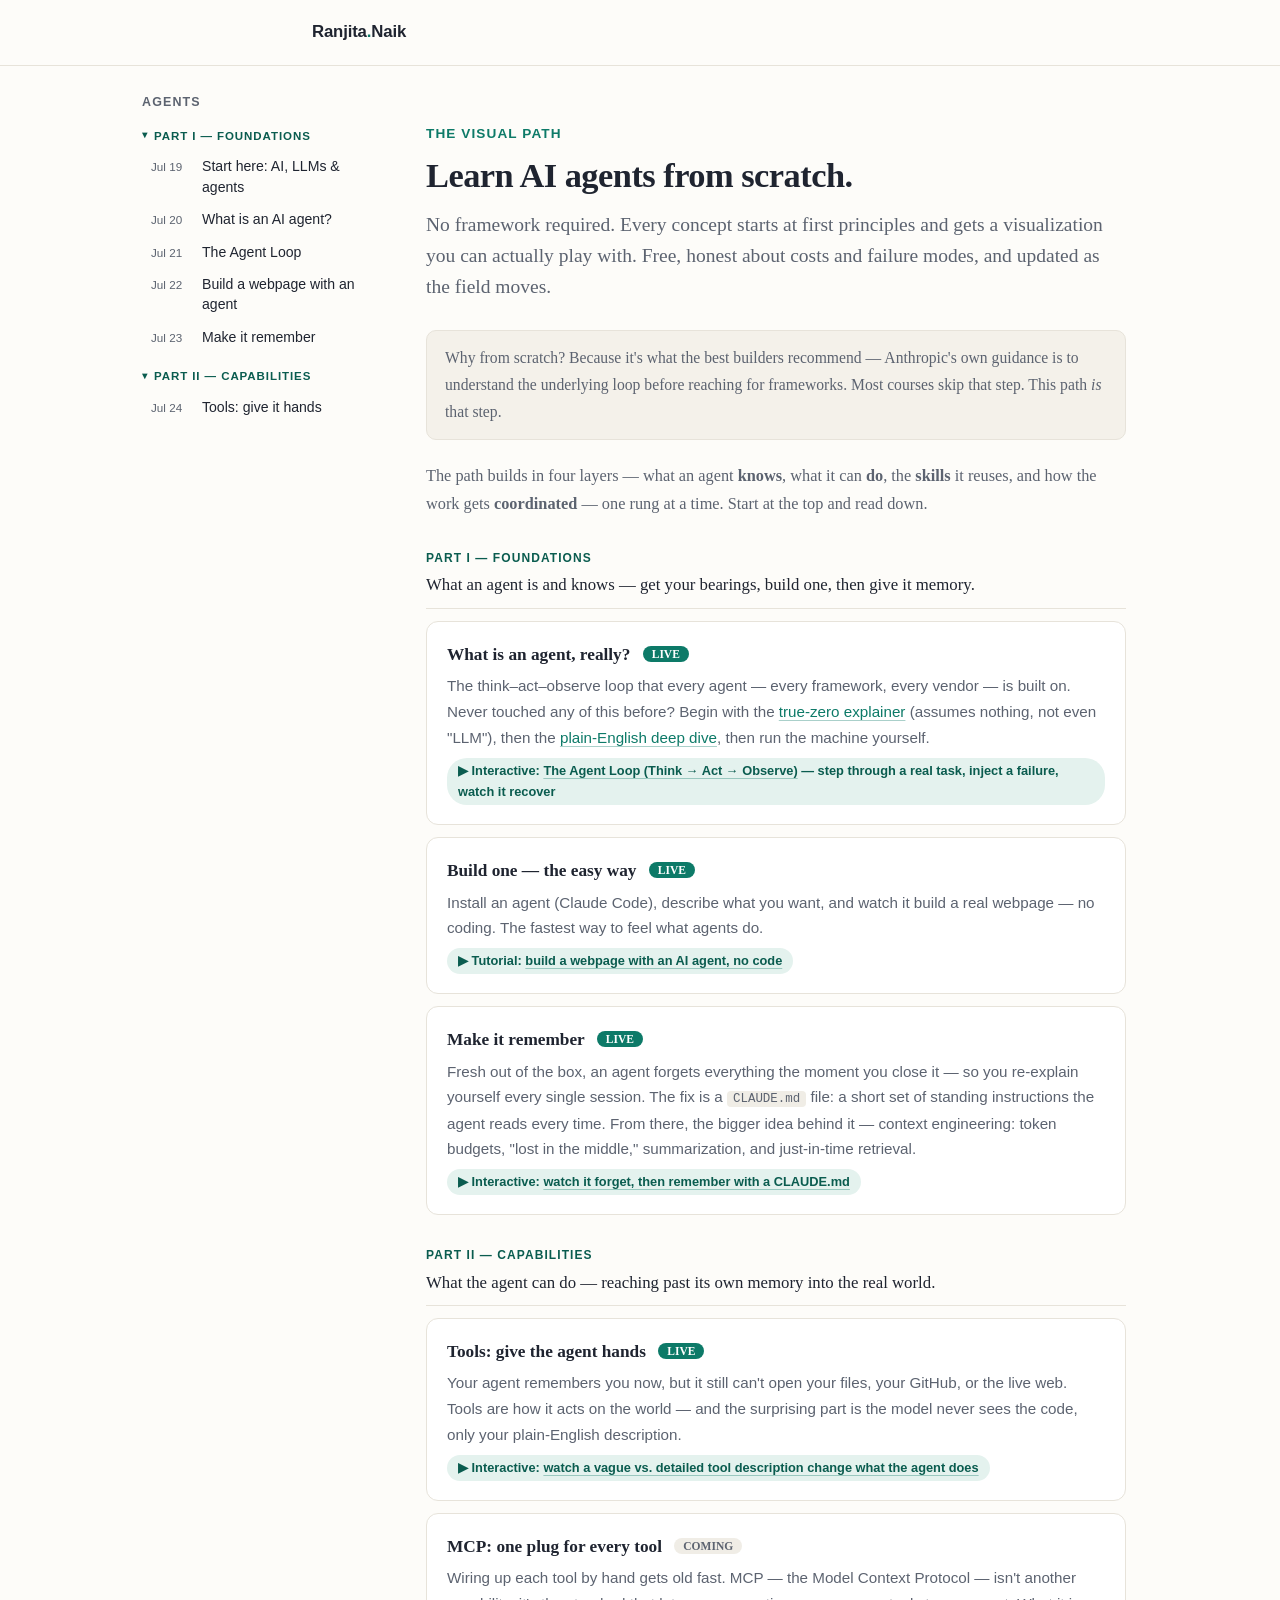
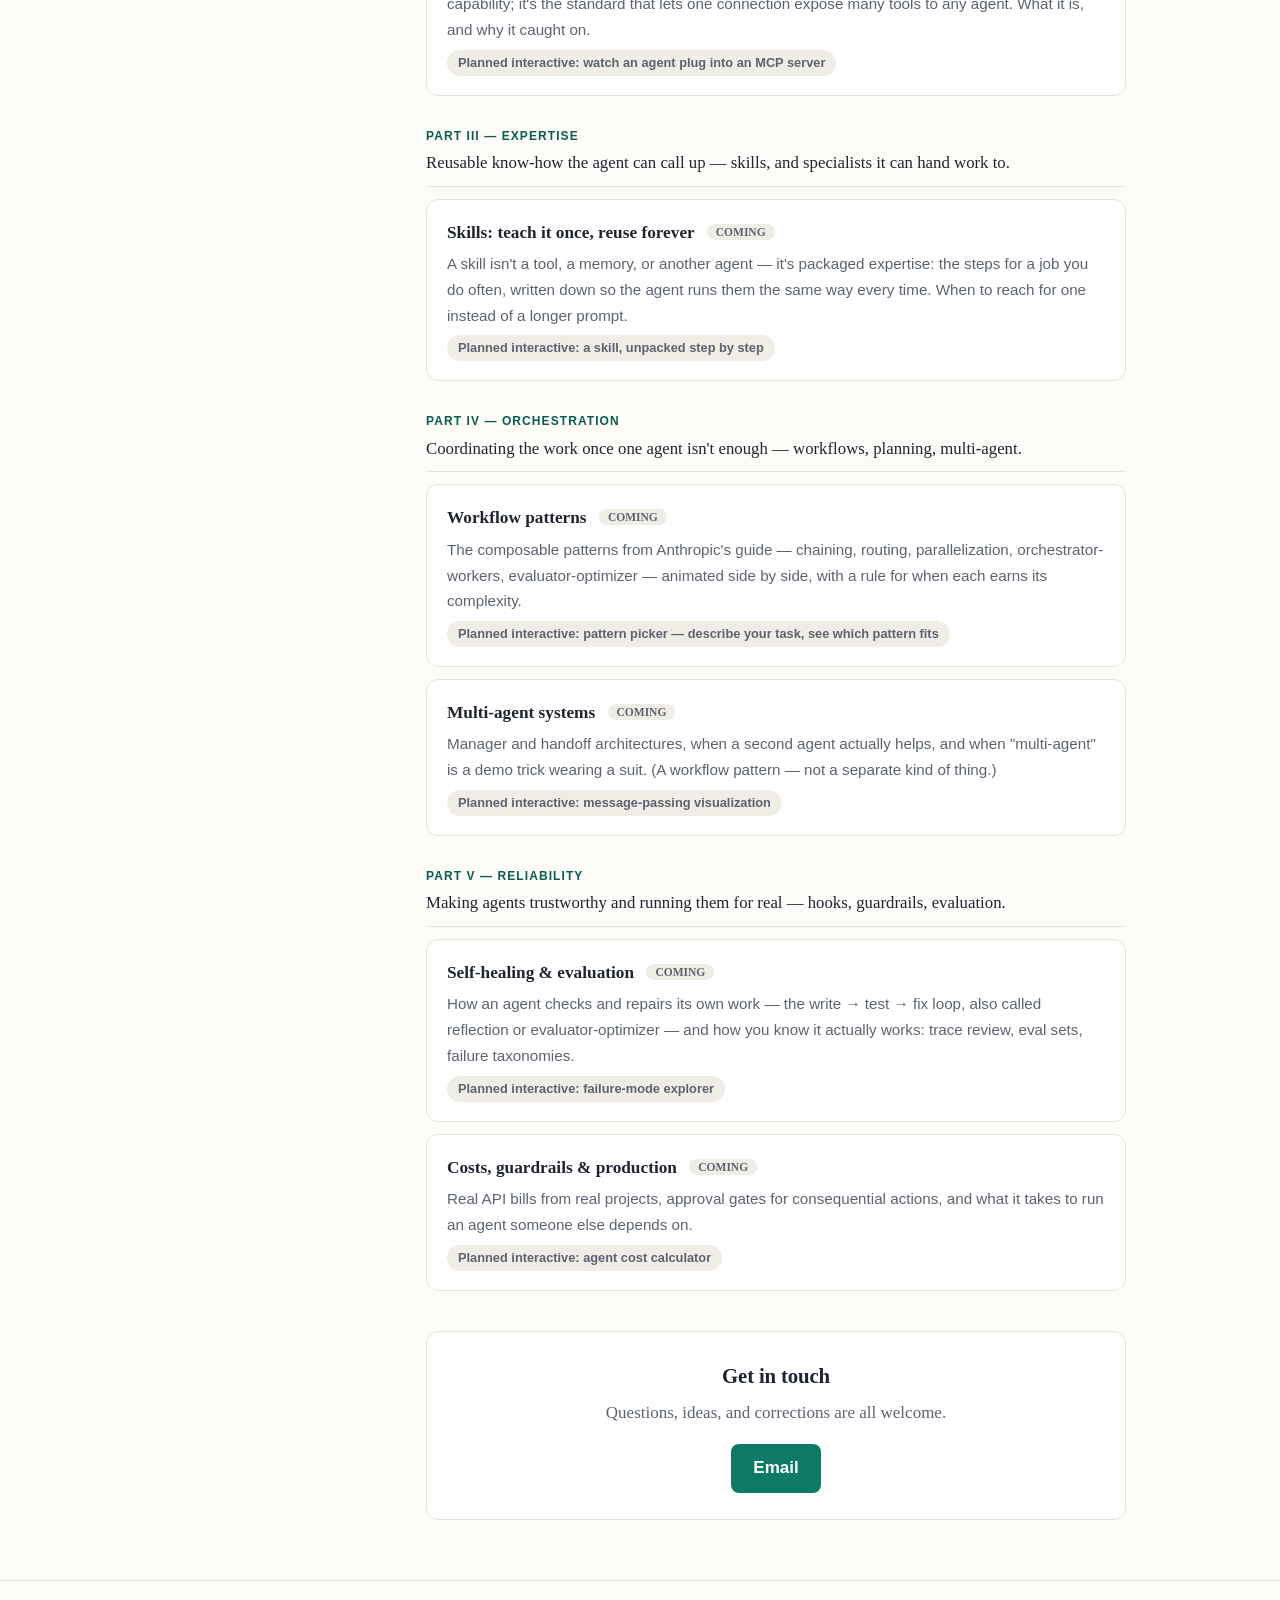
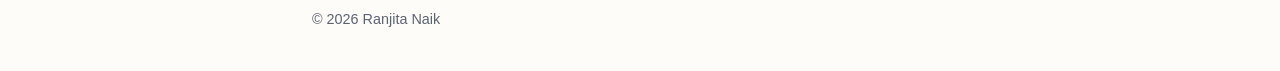
==== learn/index.html @ 0d043cf5 "Add files via upload" ====
<!DOCTYPE html>
<html lang="en">
<head>
<meta charset="UTF-8">
<meta name="viewport" content="width=device-width, initial-scale=1.0">
<link rel="icon" href="data:image/svg+xml,%3Csvg xmlns=%27http://www.w3.org/2000/svg%27 viewBox=%270 0 64 64%27%3E%3Crect width=%2764%27 height=%2764%27 rx=%2714%27 fill=%27%230d7a68%27/%3E%3Ctext x=%2732%27 y=%2744%27 font-family=%27Georgia,serif%27 font-size=%2736%27 font-weight=%27bold%27 fill=%27%23fff%27 text-anchor=%27middle%27%3ER%3C/text%3E%3C/svg%3E">
<meta name="theme-color" content="#0d7a68">
<meta property="og:title" content="Learn agents from scratch — the visual path — Ranjita Naik">
<meta property="og:description" content="A free, visual, from-scratch learning path for AI agents: no framework required, every concept animated, honest about costs and failure modes.">
<meta property="og:type" content="article">
<meta property="og:url" content="https://ranjita-naik.github.io/learn/index.html">
<meta property="og:site_name" content="Ranjita Naik">
<meta name="twitter:card" content="summary">
<link rel="alternate" type="application/rss+xml" title="Ranjita Naik — all writing" href="https://ranjita-naik.github.io/feed.xml">
<title>Learn agents from scratch — the visual path — Ranjita Naik</title>
<meta name="description" content="A free, visual, from-scratch learning path for AI agents: no framework required, every concept animated, honest about costs and failure modes.">
<style>
:root {
  --bg: #fdfcf9;
  --ink: #1f2430;
  --muted: #5c6370;
  --accent: #0d7a68;
  --accent-dark: #0a5c4f;
  --line: #e7e3da;
  --card: #ffffff;
  --serif: Charter, "Bitstream Charter", Cambria, Georgia, "Times New Roman", serif;
  --sans: -apple-system, BlinkMacSystemFont, "Segoe UI", Roboto, Helvetica, Arial, sans-serif;
  --mono: ui-monospace, "SF Mono", Menlo, Consolas, monospace;
}
* { box-sizing: border-box; }
html { scroll-behavior: smooth; }
::selection { background: #cdeae2; }
body {
  margin: 0;
  background: var(--bg);
  color: var(--ink);
  font: 17px/1.7 var(--sans);
  -webkit-font-smoothing: antialiased;
  text-rendering: optimizeLegibility;
}
.wrap { max-width: 700px; margin: 0 auto; padding: 0 22px; }
header.site {
  border-bottom: 1px solid var(--line);
  padding: 18px 0;
  background: var(--bg);
}
header.site .wrap { display: flex; align-items: baseline; justify-content: space-between; flex-wrap: wrap; gap: 8px; }
.logo { font-weight: 700; font-size: 1.05rem; color: var(--ink); text-decoration: none; letter-spacing: -0.01em; }
.logo span { color: var(--accent); }
nav a { color: var(--muted); text-decoration: none; margin-left: 18px; font-size: 0.95rem; }
nav a:hover, nav a.active { color: var(--accent); }
h1, h2, h3 { font-family: var(--serif); font-weight: 700; }
h1 { font-size: 2.15rem; line-height: 1.22; letter-spacing: -0.015em; margin: 0 0 12px; }
h2 { font-size: 1.45rem; letter-spacing: -0.008em; margin: 2.2em 0 0.5em; }
h3 { font-size: 1.12rem; margin: 1.8em 0 0.4em; }
a { color: var(--accent); text-decoration-color: rgba(13, 122, 104, 0.35); text-underline-offset: 3px; }
a:hover { color: var(--accent-dark); text-decoration-color: rgba(10, 92, 79, 0.7); }
:focus-visible { outline: 2px solid var(--accent); outline-offset: 2px; border-radius: 2px; }
.hero { padding: 56px 0 28px; }
.hero .kicker {
  color: var(--accent);
  font-weight: 600;
  font-size: 0.85rem;
  text-transform: uppercase;
  letter-spacing: 0.08em;
  margin-bottom: 10px;
}
.hero p.lead { font-family: var(--serif); font-size: 1.22rem; line-height: 1.6; color: var(--muted); margin: 0; }
.post-list { list-style: none; padding: 0; margin: 24px 0 60px; }
.post-list li {
  background: var(--card);
  border: 1px solid var(--line);
  border-radius: 10px;
  padding: 20px 22px;
  margin-bottom: 14px;
  transition: border-color 0.15s ease;
}
.post-list li:hover { border-color: #cfc9bc; }
.post-list .date { color: var(--muted); font-size: 0.85rem; }
.post-list a.title { font-family: var(--serif); font-weight: 700; font-size: 1.18rem; line-height: 1.35; text-decoration: none; display: block; margin: 2px 0 6px; }
.post-list p { font-family: var(--serif); margin: 0; color: var(--muted); font-size: 1rem; }
.tag {
  display: inline-block;
  font-size: 0.75rem;
  font-weight: 600;
  color: var(--accent-dark);
  background: #e4f2ee;
  border-radius: 20px;
  padding: 2px 10px;
  margin-bottom: 6px;
}
article { padding: 48px 0 30px; }
article .meta { color: var(--muted); font-size: 0.9rem; margin-bottom: 28px; }
article p, article blockquote, article ul, article ol {
  font-family: var(--serif);
  font-size: 1.08rem;
  line-height: 1.75;
}
article p { margin: 0 0 1.15em; }
article blockquote {
  margin: 1.4em 0;
  padding: 4px 20px;
  border-left: 3px solid var(--accent);
  color: var(--muted);
  font-style: italic;
  font-size: 1.14rem;
}
article code, code {
  font-family: var(--mono);
  background: #f0ede6;
  border-radius: 4px;
  padding: 1px 6px;
  font-size: 0.82em;
}
.note {
  font-family: var(--serif);
  background: #f4f1ea;
  border: 1px solid var(--line);
  border-radius: 10px;
  padding: 14px 18px;
  font-size: 0.98rem;
  color: var(--muted);
}
.signup {
  background: var(--card);
  border: 1px solid var(--line);
  border-radius: 12px;
  padding: 26px;
  margin: 40px 0 60px;
  text-align: center;
}
.signup h2 { margin: 0 0 6px; font-size: 1.3rem; }
.signup p { font-family: var(--serif); color: var(--muted); margin: 0 0 16px; }
.signup .btn {
  display: inline-block;
  font-family: var(--sans);
  background: var(--accent);
  color: #fff;
  text-decoration: none;
  font-weight: 600;
  border-radius: 8px;
  padding: 10px 22px;
}
.signup .btn:hover { background: var(--accent-dark); }
footer.site {
  border-top: 1px solid var(--line);
  padding: 26px 0 40px;
  color: var(--muted);
  font-size: 0.9rem;
}
footer.site a { color: var(--muted); }
@media (max-width: 520px) {
  h1 { font-size: 1.7rem; }
  .hero { padding: 36px 0 20px; }
  article p, article blockquote, article ul, article ol { font-size: 1.04rem; }
}
@media print {
  header.site nav, .signup, footer.site { display: none; }
  body { background: #fff; }
}

/* two-column layout with date-grouped post pane */
.layout { display: grid; grid-template-columns: 240px minmax(0, 1fr); gap: 44px; max-width: 1040px; margin: 0 auto; padding: 0 22px; }
.layout > main.content { max-width: 700px; min-width: 0; }
.layout > main.content.wide { max-width: none; }
.sidebar { position: sticky; top: 24px; align-self: start; padding: 26px 0; }
.sb-title { font-family: var(--sans); font-size: 0.78rem; font-weight: 700; text-transform: uppercase; letter-spacing: 0.09em; color: var(--muted); margin-bottom: 10px; }
.sb-month { font-family: var(--sans); font-size: 0.72rem; font-weight: 700; text-transform: uppercase; letter-spacing: 0.08em; color: var(--accent-dark); margin: 14px 0 4px; }
.sb-item { display: flex; gap: 9px; align-items: baseline; font-family: var(--sans); font-size: 0.88rem; line-height: 1.45; color: var(--ink); text-decoration: none; padding: 6px 9px; border-radius: 8px; }
.sb-item:hover { background: #f0ede6; color: var(--accent-dark); }
.sb-item.on { background: #e4f2ee; color: var(--accent-dark); font-weight: 600; }
.sb-d { flex: 0 0 42px; font-size: 0.73rem; color: var(--muted); }
.sb-links { font-family: var(--sans); font-size: 0.8rem; color: var(--muted); margin-top: 18px; padding-top: 14px; border-top: 1px solid var(--line); line-height: 2; }
.sb-links a { color: var(--muted); }
.sb-links a:hover { color: var(--accent-dark); }
@media (max-width: 880px) {
  .layout { grid-template-columns: 1fr; gap: 0; }
  .sidebar { position: static; order: 2; border-top: 1px solid var(--line); margin-top: 20px; }
}
@media print { .sidebar { display: none; } }

/* inline-code chips must NOT apply inside pre blocks */
pre code { background: transparent; padding: 0; border-radius: 0; font-size: inherit; color: inherit; }
/* readable selection inside dark code blocks */
pre ::selection, pre::selection { background: #0d7a68; color: #ffffff; }
/* collapsible month groups (pane + homepage) */
details.sb-group > summary, details.mgroup > summary {
  cursor: pointer; list-style: none; display: flex; align-items: center; gap: 6px;
  font-family: var(--sans); font-size: 0.72rem; font-weight: 700;
  text-transform: uppercase; letter-spacing: 0.08em; color: var(--accent-dark); margin: 14px 0 4px;
}
details.sb-group > summary::-webkit-details-marker, details.mgroup > summary::-webkit-details-marker { display: none; }
details.sb-group > summary::before, details.mgroup > summary::before { content: "\25B8"; font-size: 0.85em; transition: transform 0.15s ease; }
details.sb-group[open] > summary::before, details.mgroup[open] > summary::before { transform: rotate(90deg); }
details.mgroup > summary { font-size: 0.78rem; margin: 20px 0 10px; }
</style>
<style>
.unit { display: flex; gap: 16px; background: var(--card); border: 1px solid var(--line); border-radius: 12px; padding: 18px 20px; margin-bottom: 12px; }
.unit .num { flex: 0 0 44px; height: 44px; border-radius: 10px; background: #e4f2ee; color: var(--accent-dark); font-weight: 800; font-size: 1.05rem; display: flex; align-items: center; justify-content: center; }
.unit.planned .num { background: #f0ede6; color: var(--muted); }
.unit h3 { margin: 0 0 4px; font-size: 1.08rem; }
.unit p { margin: 0; color: var(--muted); font-size: 0.95rem; }
.unit .viz { display: inline-block; margin-top: 7px; font-size: 0.8rem; font-weight: 600; color: var(--accent-dark); background: #e4f2ee; border-radius: 20px; padding: 2px 11px; }
.unit.planned .viz { color: var(--muted); background: #f0ede6; }
.badge-live { font-size: 0.72rem; font-weight: 700; color: #fff; background: var(--accent); border-radius: 20px; padding: 2px 9px; vertical-align: 2px; margin-left: 8px; }
.badge-soon { font-size: 0.72rem; font-weight: 700; color: var(--muted); background: #f0ede6; border-radius: 20px; padding: 2px 9px; vertical-align: 2px; margin-left: 8px; }
.unit > div { flex: 1 1 auto; min-width: 0; }
.pathintro { font-family: var(--serif); font-size: 1.02rem; color: var(--muted); margin: 4px 0 6px; }
.layer { margin: 30px 0 12px; padding-bottom: 8px; border-bottom: 1px solid var(--line); }
.layer .lname { font-family: var(--sans); font-size: 0.75rem; font-weight: 700; text-transform: uppercase; letter-spacing: 0.09em; color: var(--accent-dark); }
.layer .lq { font-family: var(--serif); font-size: 1.05rem; color: var(--ink); margin-top: 3px; }
</style>
</head>
<body>
<header class="site">
  <div class="wrap">
    <a class="logo" href="../index.html">Ranjita<span>.</span>Naik</a>
  </div>
</header>

<div class="layout">
<aside class="sidebar" aria-label="Posts, grouped by curriculum part">
  <div class="sb-title">Agents</div>
  <details class="sb-group" open>
    <summary>Part I — Foundations</summary>
    <a class="sb-item" href="../posts/start-here-llms-and-agents.html"><span class="sb-d">Jul 19</span><span>Start here: AI, LLMs &amp; agents</span></a>
    <a class="sb-item" href="../posts/what-is-an-ai-agent.html"><span class="sb-d">Jul 20</span><span>What is an AI agent?</span></a>
    <a class="sb-item" href="../learn/agent-loop.html"><span class="sb-d">Jul 21</span><span>The Agent Loop</span></a>
    <a class="sb-item" href="../learn/build-with-an-agent.html"><span class="sb-d">Jul 22</span><span>Build a webpage with an agent</span></a>
    <a class="sb-item" href="../learn/make-it-remember.html"><span class="sb-d">Jul 23</span><span>Make it remember</span></a>
  <details class="sb-group" open>
    <summary>Part II — Capabilities</summary>
    <a class="sb-item" href="../learn/tools.html"><span class="sb-d">Jul 24</span><span>Tools: give it hands</span></a>
  </details>
</aside>
<main class="content">
  <section class="hero">
    <div class="kicker">The visual path</div>
    <h1>Learn AI agents from scratch.</h1>
    <p class="lead">No framework required. Every concept starts at first principles and gets a visualization you can actually play with. Free, honest about costs and failure modes, and updated as the field moves.</p>
  </section>

  <div class="note" style="margin-bottom: 22px;">Why from scratch? Because it's what the best builders recommend — Anthropic's own guidance is to understand the underlying loop before reaching for frameworks. Most courses skip that step. This path <em>is</em> that step.</div>

  <p class="pathintro">The path builds in four layers — what an agent <strong>knows</strong>, what it can <strong>do</strong>, the <strong>skills</strong> it reuses, and how the work gets <strong>coordinated</strong> — one rung at a time. Start at the top and read down.</p>

  <div class="layer"><div class="lname">Part I — Foundations</div><div class="lq">What an agent is and knows — get your bearings, build one, then give it memory.</div></div>

  <div class="unit">
    <div>
      <h3>What is an agent, really? <span class="badge-live">LIVE</span></h3>
      <p>The think–act–observe loop that every agent — every framework, every vendor — is built on. Never touched any of this before? Begin with the <a href="../posts/start-here-llms-and-agents.html">true-zero explainer</a> (assumes nothing, not even "LLM"), then the <a href="../posts/what-is-an-ai-agent.html">plain-English deep dive</a>, then run the machine yourself.</p>
      <span class="viz">▶ Interactive: <a href="agent-loop.html" style="color:inherit;">The Agent Loop (Think → Act → Observe)</a> — step through a real task, inject a failure, watch it recover</span>
    </div>
  </div>

  <div class="unit">
    <div>
      <h3>Build one — the easy way <span class="badge-live">LIVE</span></h3>
      <p>Install an agent (Claude Code), describe what you want, and watch it build a real webpage — no coding. The fastest way to feel what agents do.</p>
      <span class="viz">▶ Tutorial: <a href="build-with-an-agent.html" style="color:inherit;">build a webpage with an AI agent, no code</a></span>
    </div>
  </div>

  <div class="unit">
    <div>
      <h3>Make it remember <span class="badge-live">LIVE</span></h3>
      <p>Fresh out of the box, an agent forgets everything the moment you close it — so you re-explain yourself every single session. The fix is a <code>CLAUDE.md</code> file: a short set of standing instructions the agent reads every time. From there, the bigger idea behind it — context engineering: token budgets, "lost in the middle," summarization, and just-in-time retrieval.</p>
      <span class="viz">▶ Interactive: <a href="make-it-remember.html" style="color:inherit;">watch it forget, then remember with a CLAUDE.md</a></span>
    </div>
  </div>

  <div class="layer"><div class="lname">Part II — Capabilities</div><div class="lq">What the agent can do — reaching past its own memory into the real world.</div></div>

  <div class="unit">
    <div>
      <h3>Tools: give the agent hands <span class="badge-live">LIVE</span></h3>
      <p>Your agent remembers you now, but it still can't open your files, your GitHub, or the live web. Tools are how it acts on the world — and the surprising part is the model never sees the code, only your plain-English description.</p>
      <span class="viz">▶ Interactive: <a href="tools.html" style="color:inherit;">watch a vague vs. detailed tool description change what the agent does</a></span>
    </div>
  </div>

  <div class="unit planned">
    <div>
      <h3>MCP: one plug for every tool <span class="badge-soon">COMING</span></h3>
      <p>Wiring up each tool by hand gets old fast. MCP — the Model Context Protocol — isn't another capability; it's the standard that lets one connection expose many tools to any agent. What it is, and why it caught on.</p>
      <span class="viz">Planned interactive: watch an agent plug into an MCP server</span>
    </div>
  </div>

  <div class="layer"><div class="lname">Part III — Expertise</div><div class="lq">Reusable know-how the agent can call up — skills, and specialists it can hand work to.</div></div>

  <div class="unit planned">
    <div>
      <h3>Skills: teach it once, reuse forever <span class="badge-soon">COMING</span></h3>
      <p>A skill isn't a tool, a memory, or another agent — it's packaged expertise: the steps for a job you do often, written down so the agent runs them the same way every time. When to reach for one instead of a longer prompt.</p>
      <span class="viz">Planned interactive: a skill, unpacked step by step</span>
    </div>
  </div>

  <div class="layer"><div class="lname">Part IV — Orchestration</div><div class="lq">Coordinating the work once one agent isn't enough — workflows, planning, multi-agent.</div></div>

  <div class="unit planned">
    <div>
      <h3>Workflow patterns <span class="badge-soon">COMING</span></h3>
      <p>The composable patterns from Anthropic's guide — chaining, routing, parallelization, orchestrator-workers, evaluator-optimizer — animated side by side, with a rule for when each earns its complexity.</p>
      <span class="viz">Planned interactive: pattern picker — describe your task, see which pattern fits</span>
    </div>
  </div>

  <div class="unit planned">
    <div>
      <h3>Multi-agent systems <span class="badge-soon">COMING</span></h3>
      <p>Manager and handoff architectures, when a second agent actually helps, and when "multi-agent" is a demo trick wearing a suit. (A workflow pattern — not a separate kind of thing.)</p>
      <span class="viz">Planned interactive: message-passing visualization</span>
    </div>
  </div>

  <div class="layer"><div class="lname">Part V — Reliability</div><div class="lq">Making agents trustworthy and running them for real — hooks, guardrails, evaluation.</div></div>

  <div class="unit planned">
    <div>
      <h3>Self-healing &amp; evaluation <span class="badge-soon">COMING</span></h3>
      <p>How an agent checks and repairs its own work — the write → test → fix loop, also called reflection or evaluator-optimizer — and how you know it actually works: trace review, eval sets, failure taxonomies.</p>
      <span class="viz">Planned interactive: failure-mode explorer</span>
    </div>
  </div>

  <div class="unit planned">
    <div>
      <h3>Costs, guardrails &amp; production <span class="badge-soon">COMING</span></h3>
      <p>Real API bills from real projects, approval gates for consequential actions, and what it takes to run an agent someone else depends on.</p>
      <span class="viz">Planned interactive: agent cost calculator</span>
    </div>
  </div>

  <section class="signup">
    <h2>Get in touch</h2>
    <p>Questions, ideas, and corrections are all welcome.</p>
    <a class="btn" href="mailto:ranjitawrites@gmail.com">Email</a>
  </section>
</main>
</div>

<footer class="site">
  <div class="wrap">
    © 2026 Ranjita Naik
  </div>
</footer>

<!-- Analytics: GoatCounter — privacy-friendly, cookie-free -->
<script data-goatcounter="https://ranjita-naik.goatcounter.com/count" async src="//gc.zgo.at/count.js"></script>
</body>
</html>
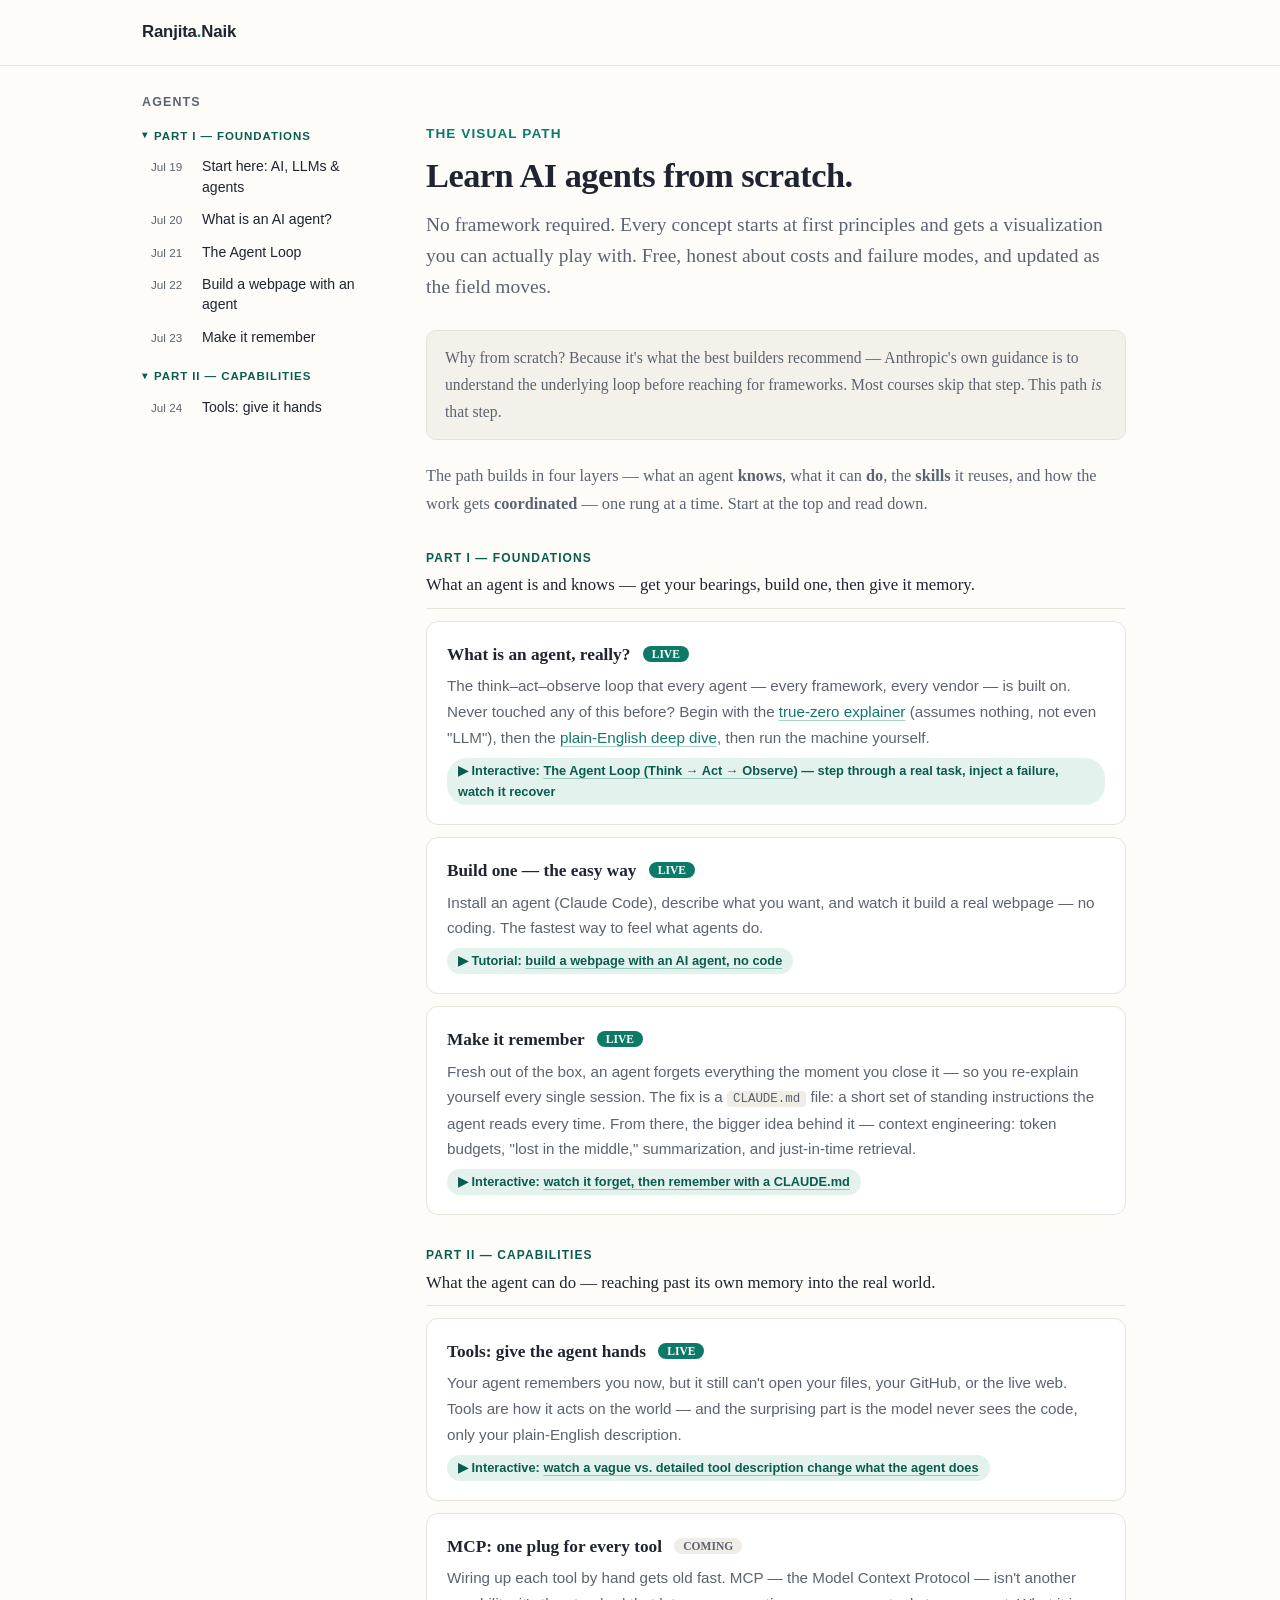
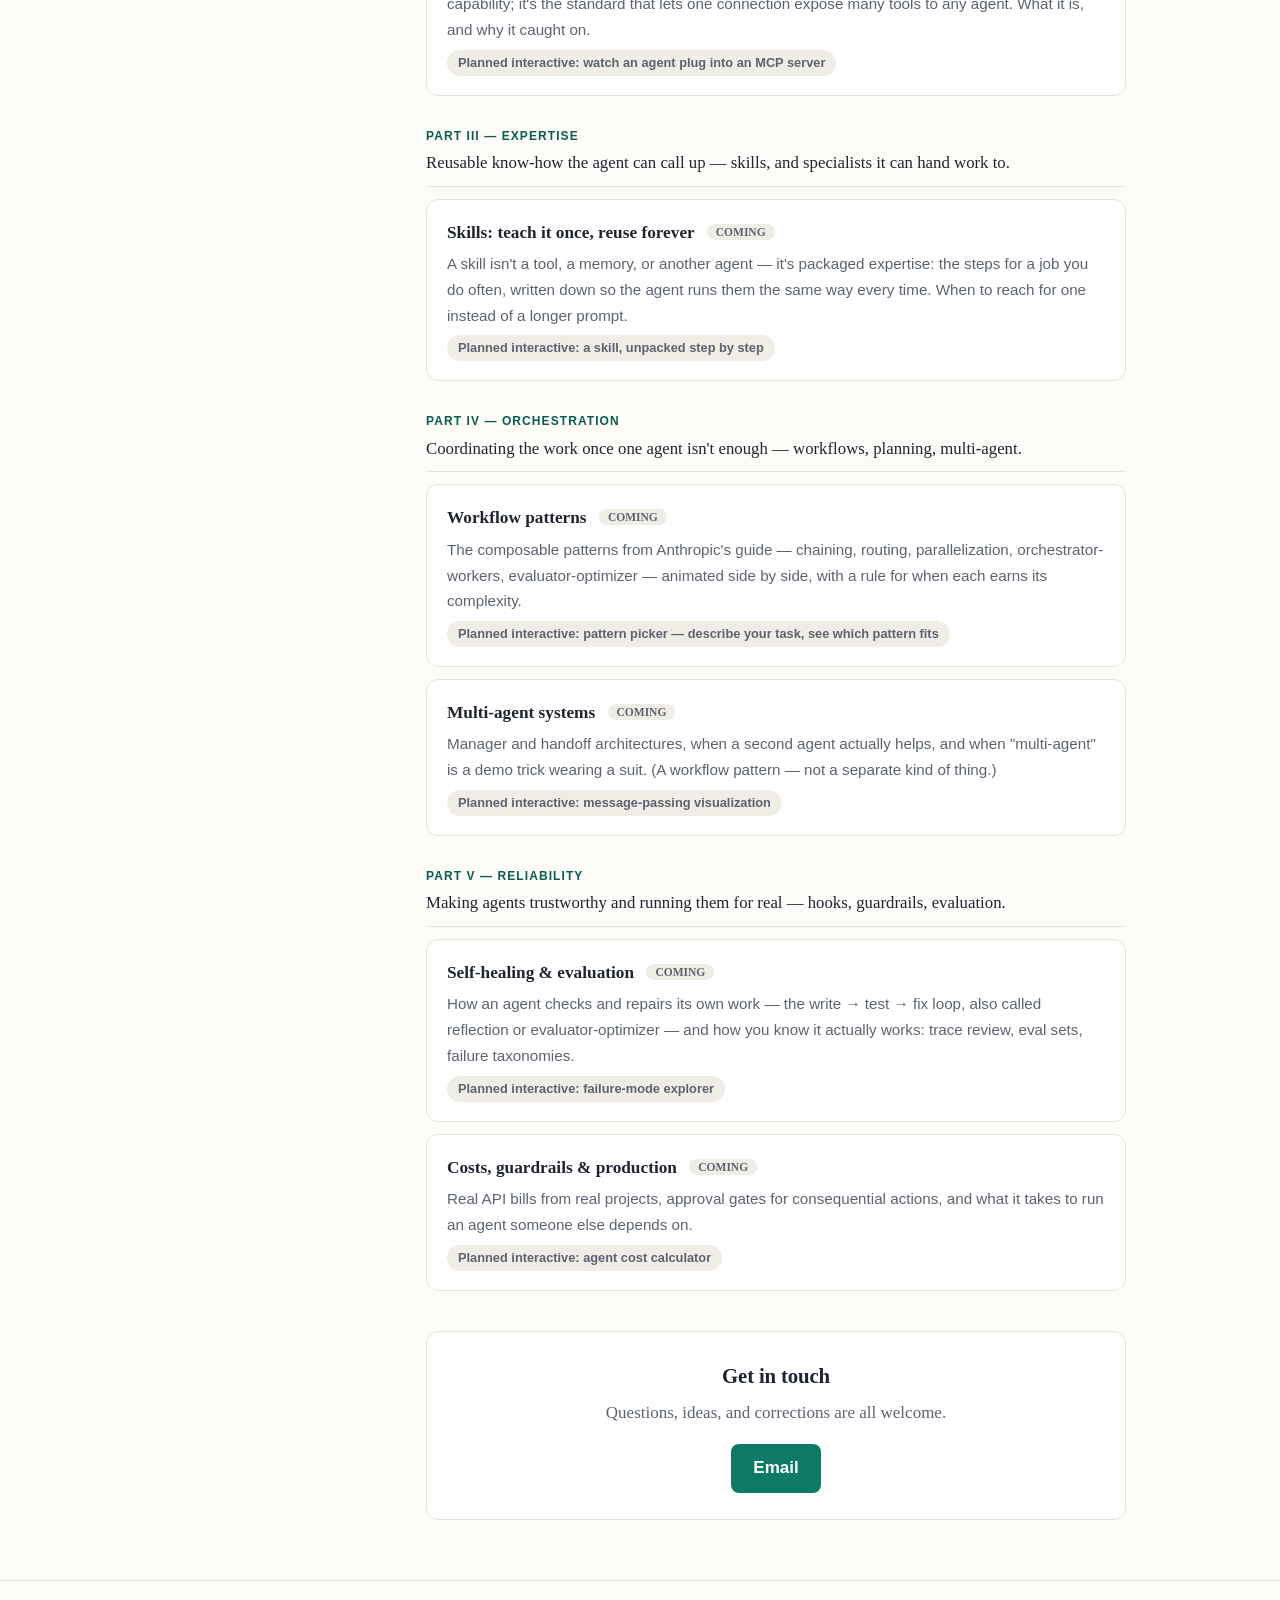
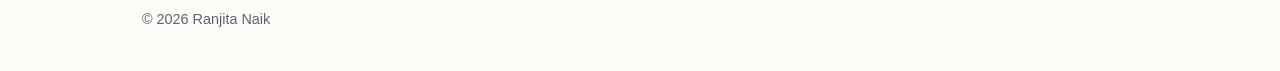
==== commit 6a4c9883: "Add files via upload" ====
--- a/learn/index.html
+++ b/learn/index.html
@@ -44,7 +44,7 @@
   padding: 18px 0;
   background: var(--bg);
 }
-header.site .wrap { display: flex; align-items: baseline; justify-content: space-between; flex-wrap: wrap; gap: 8px; }
+header.site .wrap { display: flex; align-items: baseline; justify-content: space-between; flex-wrap: wrap; gap: 8px; max-width: 1040px; }
 .logo { font-weight: 700; font-size: 1.05rem; color: var(--ink); text-decoration: none; letter-spacing: -0.01em; }
 .logo span { color: var(--accent); }
 nav a { color: var(--muted); text-decoration: none; margin-left: 18px; font-size: 0.95rem; }
@@ -149,6 +149,7 @@
   font-size: 0.9rem;
 }
 footer.site a { color: var(--muted); }
+footer.site .wrap { max-width: 1040px; }
 @media (max-width: 520px) {
   h1 { font-size: 1.7rem; }
   .hero { padding: 36px 0 20px; }
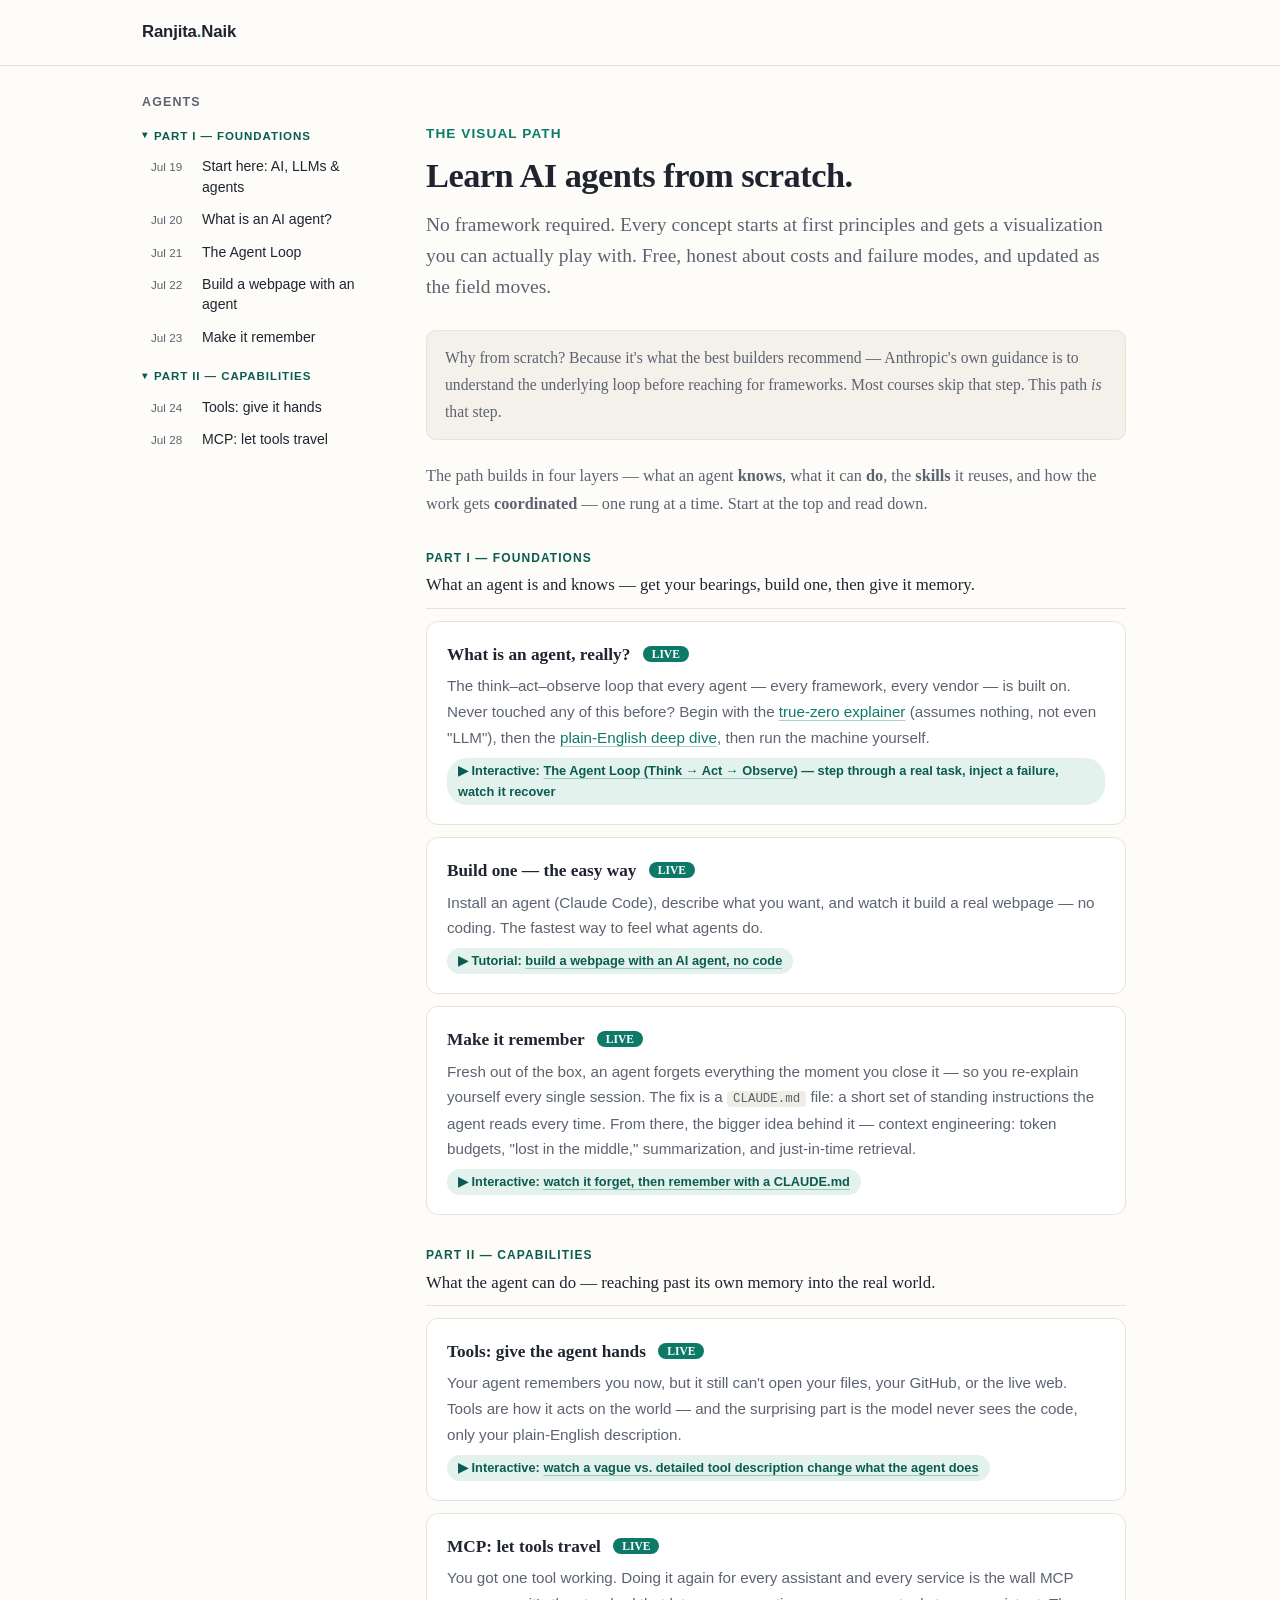
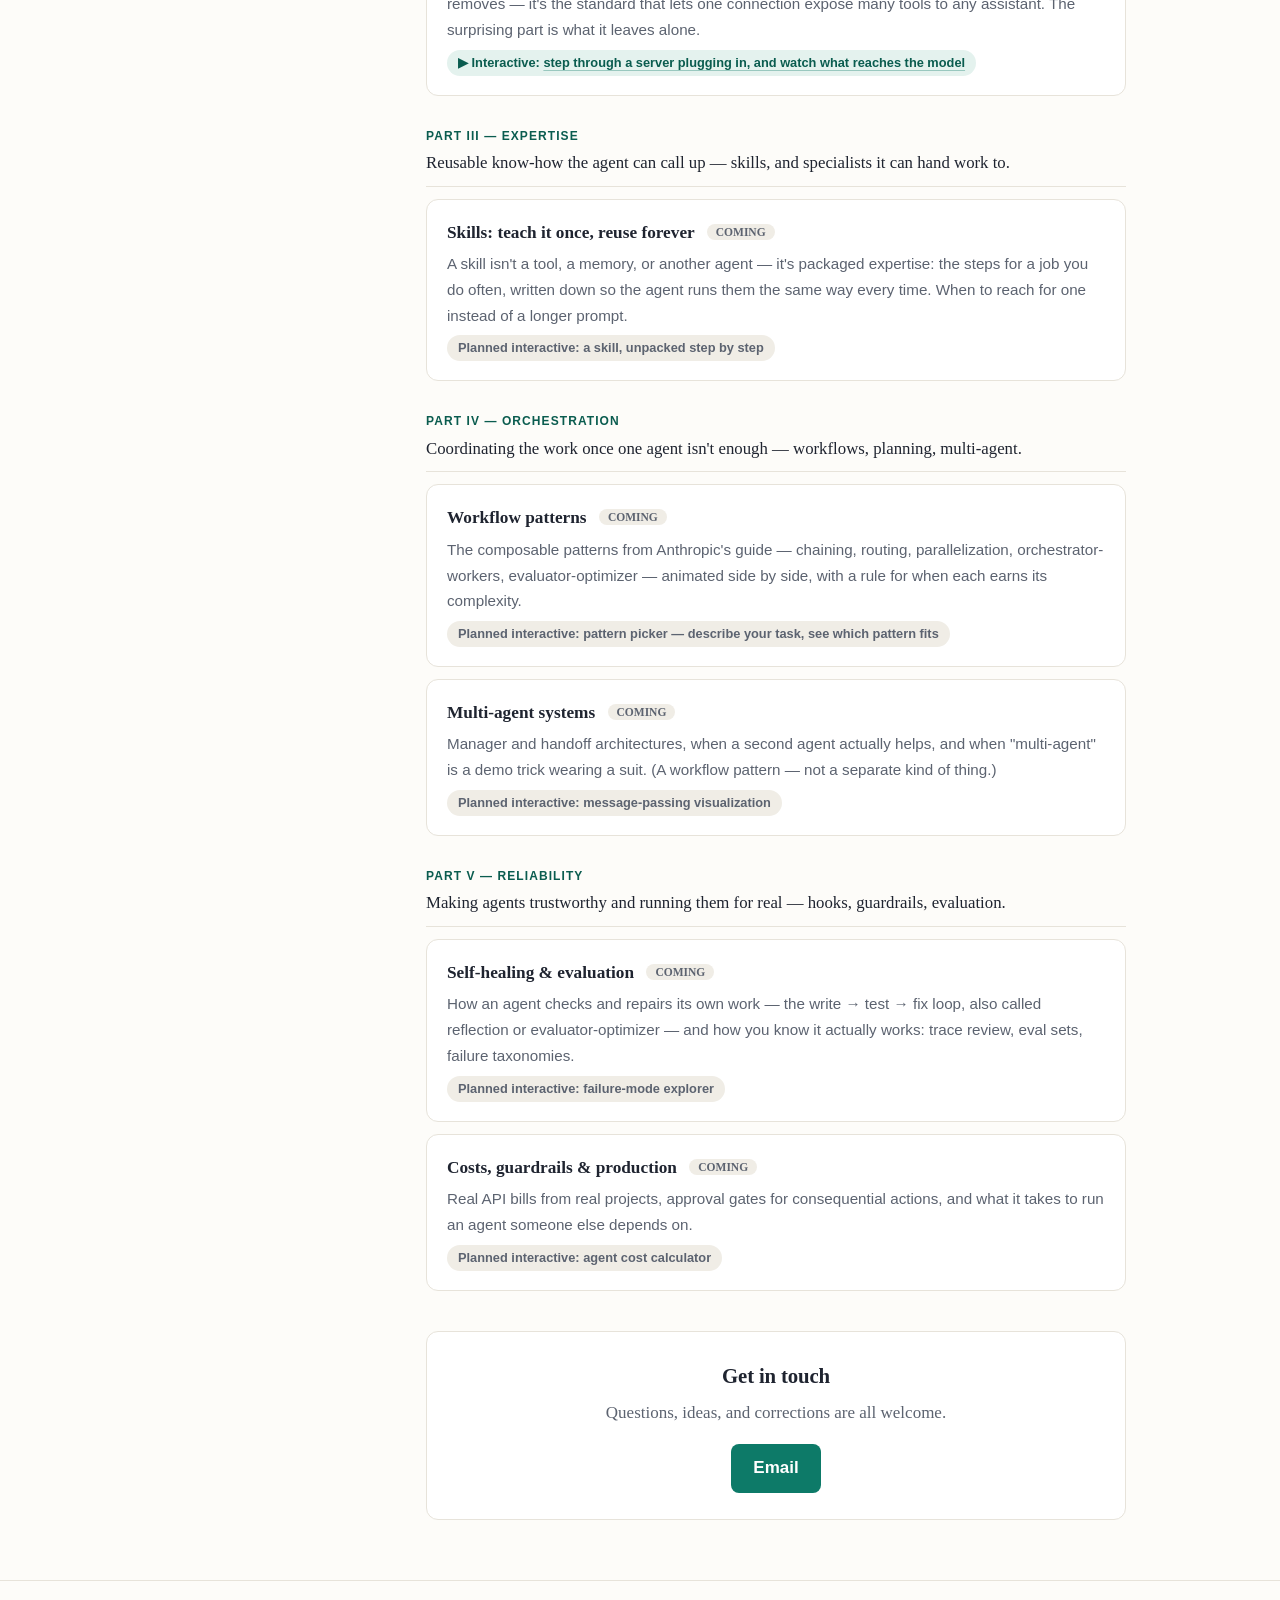
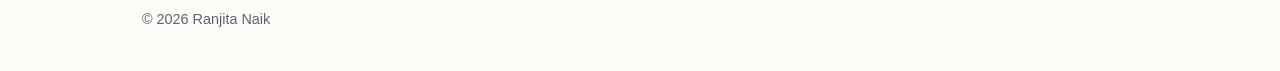
==== commit cf87a1fa: "Add files via upload" ====
--- a/learn/index.html
+++ b/learn/index.html
@@ -229,9 +229,11 @@
     <a class="sb-item" href="../learn/agent-loop.html"><span class="sb-d">Jul 21</span><span>The Agent Loop</span></a>
     <a class="sb-item" href="../learn/build-with-an-agent.html"><span class="sb-d">Jul 22</span><span>Build a webpage with an agent</span></a>
     <a class="sb-item" href="../learn/make-it-remember.html"><span class="sb-d">Jul 23</span><span>Make it remember</span></a>
+  </details>
   <details class="sb-group" open>
     <summary>Part II — Capabilities</summary>
     <a class="sb-item" href="../learn/tools.html"><span class="sb-d">Jul 24</span><span>Tools: give it hands</span></a>
+    <a class="sb-item" href="../learn/mcp.html"><span class="sb-d">Jul 28</span><span>MCP: let tools travel</span></a>
   </details>
 </aside>
 <main class="content">
@@ -281,11 +283,11 @@
     </div>
   </div>
 
-  <div class="unit planned">
-    <div>
-      <h3>MCP: one plug for every tool <span class="badge-soon">COMING</span></h3>
-      <p>Wiring up each tool by hand gets old fast. MCP — the Model Context Protocol — isn't another capability; it's the standard that lets one connection expose many tools to any agent. What it is, and why it caught on.</p>
-      <span class="viz">Planned interactive: watch an agent plug into an MCP server</span>
+  <div class="unit">
+    <div>
+      <h3>MCP: let tools travel <span class="badge-live">LIVE</span></h3>
+      <p>You got one tool working. Doing it again for every assistant and every service is the wall MCP removes — it's the standard that lets one connection expose many tools to any assistant. The surprising part is what it leaves alone.</p>
+      <span class="viz">▶ Interactive: <a href="mcp.html" style="color:inherit;">step through a server plugging in, and watch what reaches the model</a></span>
     </div>
   </div>
 
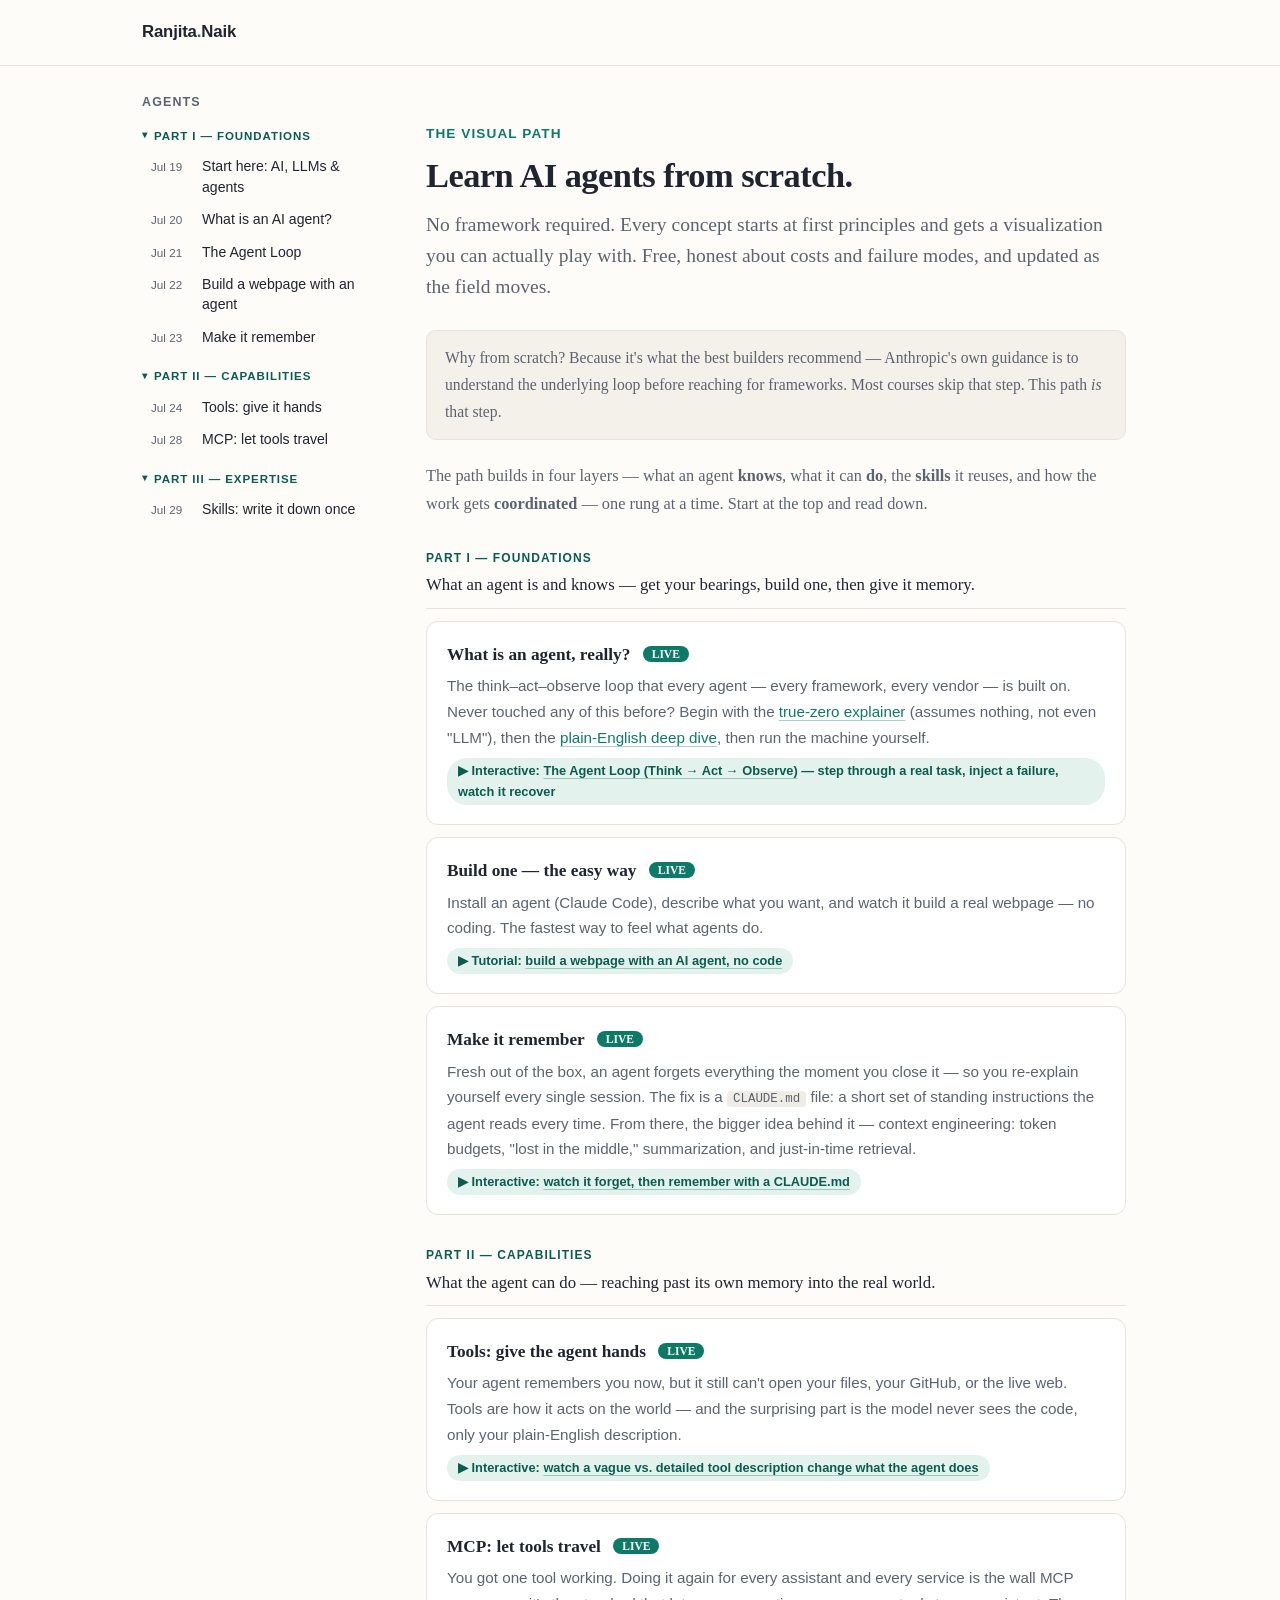
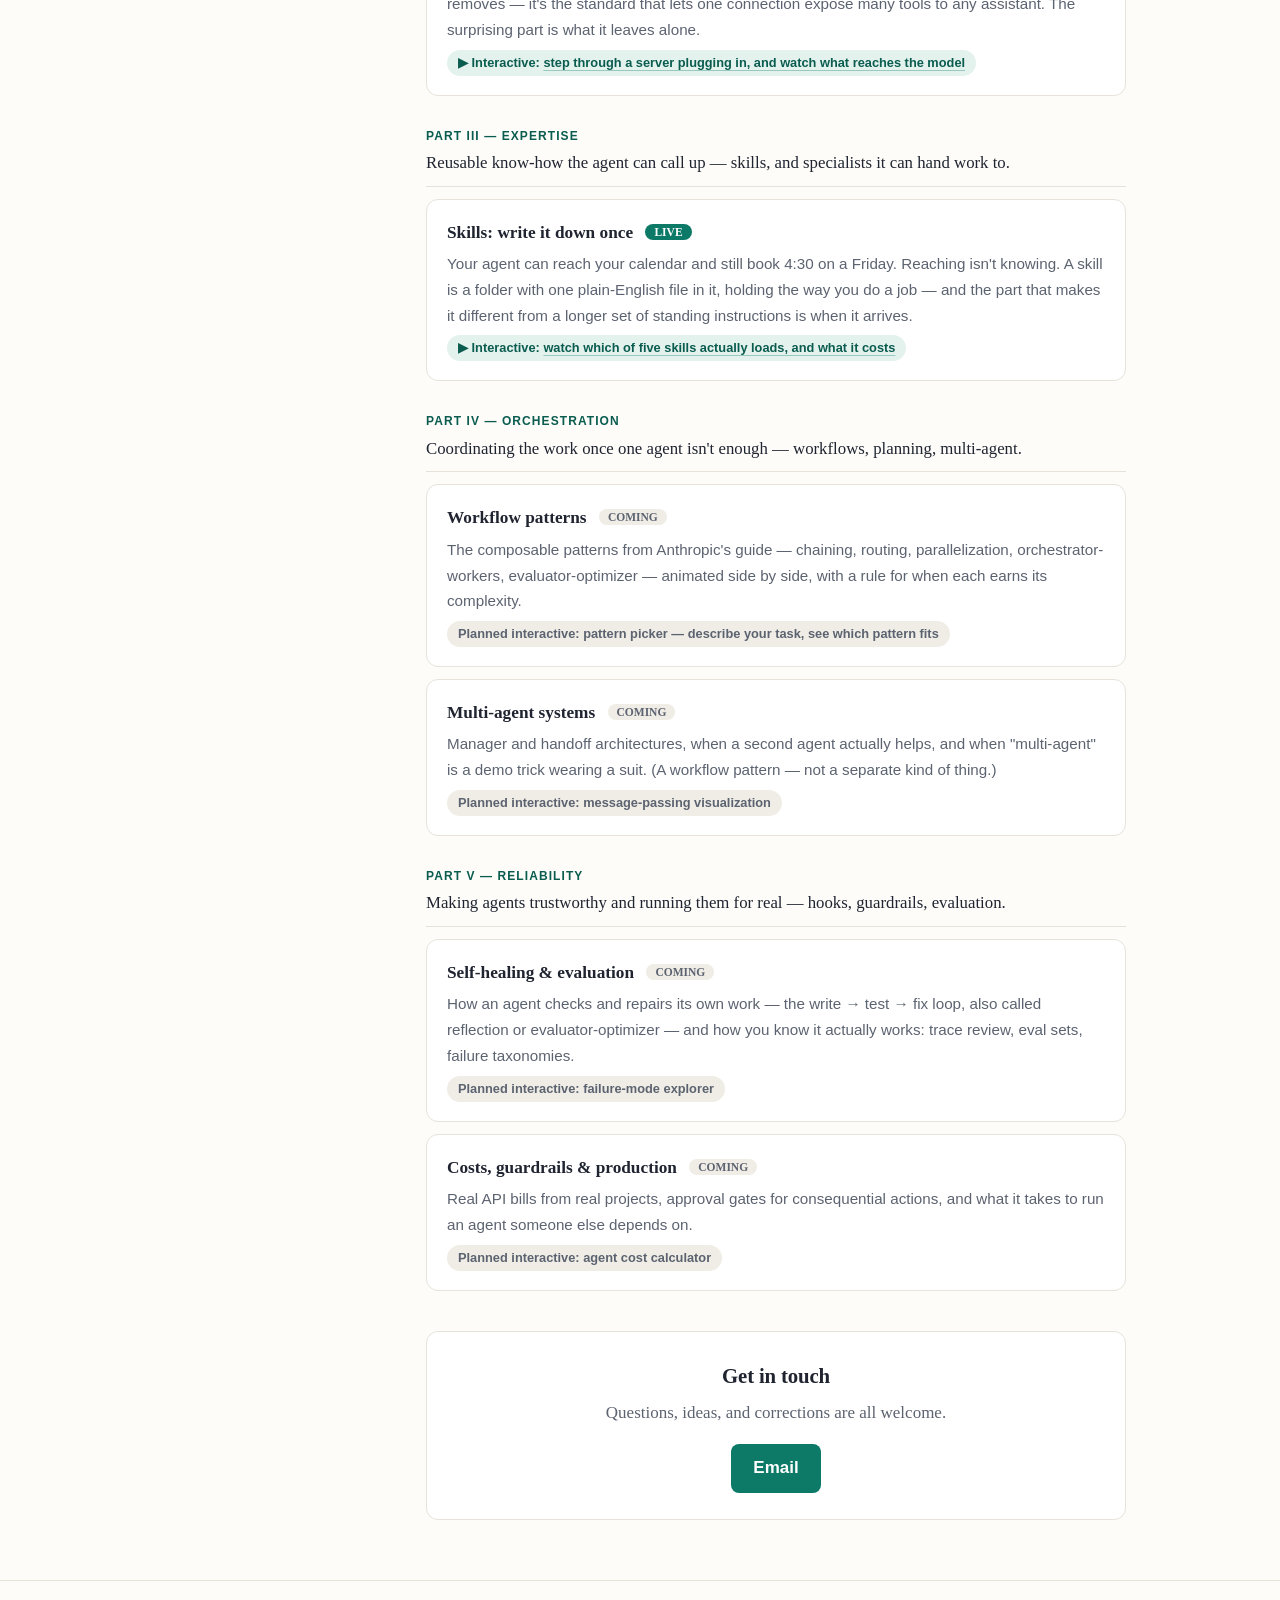
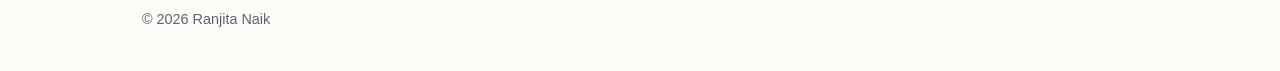
==== commit 172289dc: "Add files via upload" ====
--- a/learn/index.html
+++ b/learn/index.html
@@ -235,6 +235,10 @@
     <a class="sb-item" href="../learn/tools.html"><span class="sb-d">Jul 24</span><span>Tools: give it hands</span></a>
     <a class="sb-item" href="../learn/mcp.html"><span class="sb-d">Jul 28</span><span>MCP: let tools travel</span></a>
   </details>
+  <details class="sb-group" open>
+    <summary>Part III — Expertise</summary>
+    <a class="sb-item" href="../learn/skills.html"><span class="sb-d">Jul 29</span><span>Skills: write it down once</span></a>
+  </details>
 </aside>
 <main class="content">
   <section class="hero">
@@ -293,11 +297,11 @@
 
   <div class="layer"><div class="lname">Part III — Expertise</div><div class="lq">Reusable know-how the agent can call up — skills, and specialists it can hand work to.</div></div>
 
-  <div class="unit planned">
-    <div>
-      <h3>Skills: teach it once, reuse forever <span class="badge-soon">COMING</span></h3>
-      <p>A skill isn't a tool, a memory, or another agent — it's packaged expertise: the steps for a job you do often, written down so the agent runs them the same way every time. When to reach for one instead of a longer prompt.</p>
-      <span class="viz">Planned interactive: a skill, unpacked step by step</span>
+  <div class="unit">
+    <div>
+      <h3>Skills: write it down once <span class="badge-live">LIVE</span></h3>
+      <p>Your agent can reach your calendar and still book 4:30 on a Friday. Reaching isn't knowing. A skill is a folder with one plain-English file in it, holding the way you do a job — and the part that makes it different from a longer set of standing instructions is when it arrives.</p>
+      <span class="viz">▶ Interactive: <a href="skills.html" style="color:inherit;">watch which of five skills actually loads, and what it costs</a></span>
     </div>
   </div>
 
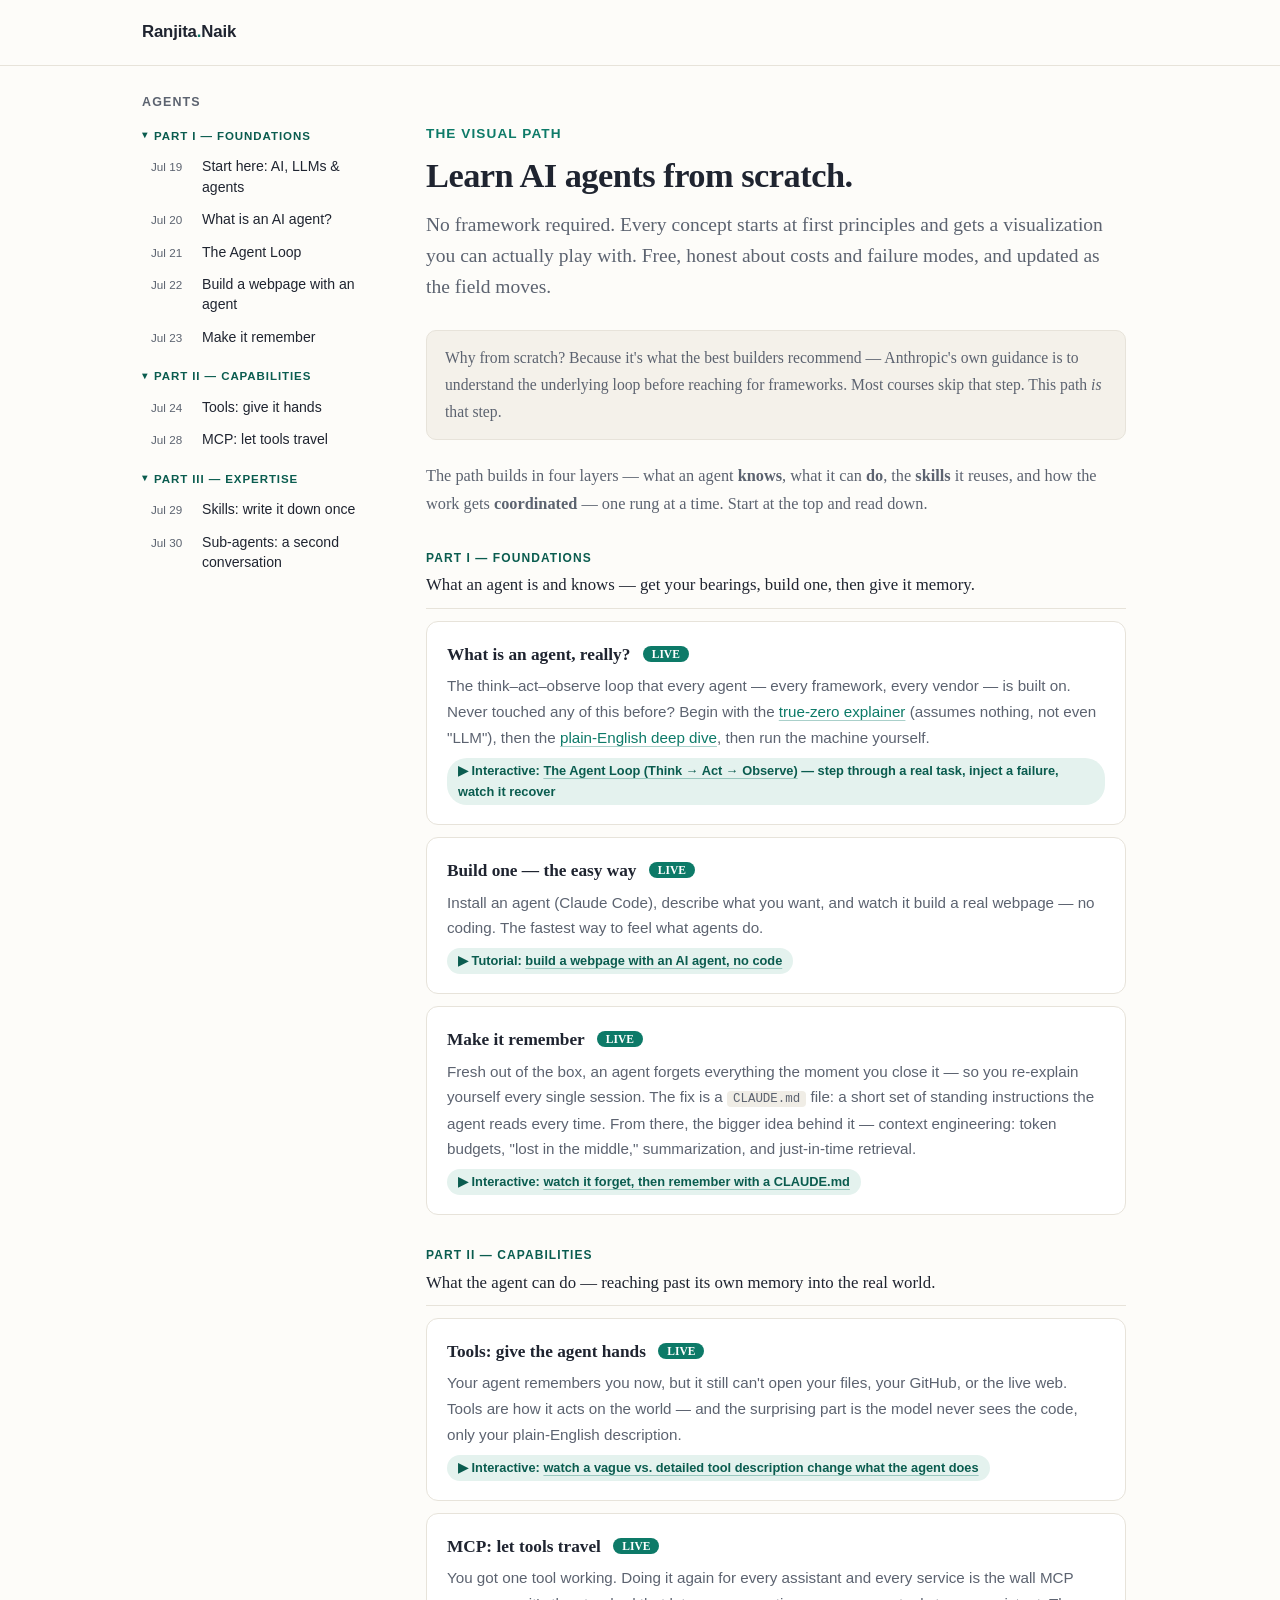
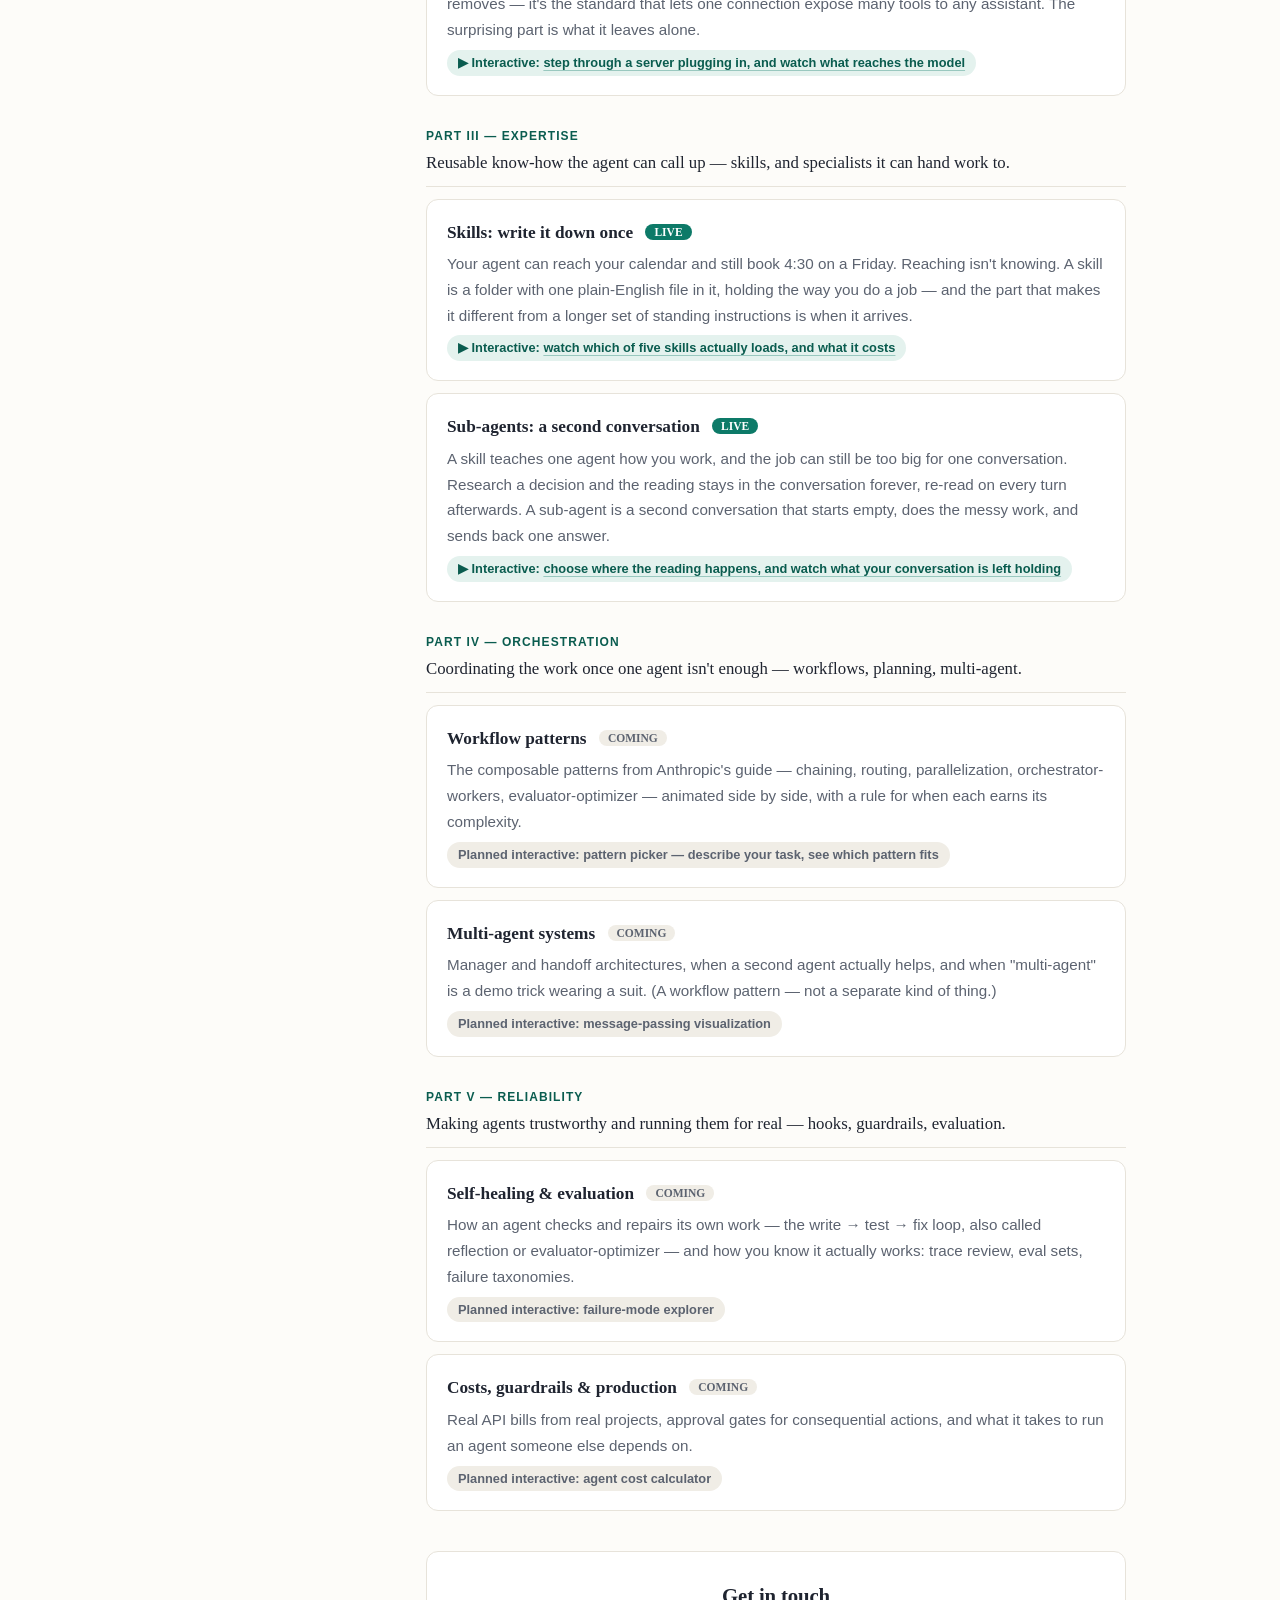
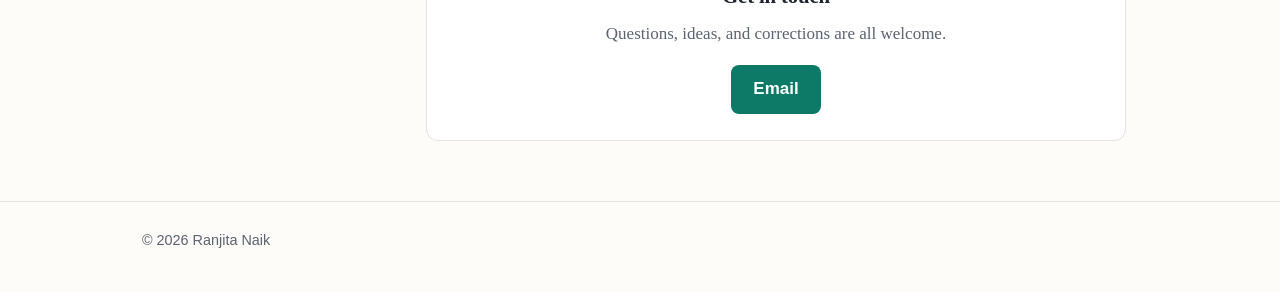
==== commit fbddb18a: "Add files via upload" ====
--- a/learn/index.html
+++ b/learn/index.html
@@ -238,6 +238,7 @@
   <details class="sb-group" open>
     <summary>Part III — Expertise</summary>
     <a class="sb-item" href="../learn/skills.html"><span class="sb-d">Jul 29</span><span>Skills: write it down once</span></a>
+    <a class="sb-item" href="../learn/sub-agents.html"><span class="sb-d">Jul 30</span><span>Sub-agents: a second conversation</span></a>
   </details>
 </aside>
 <main class="content">
@@ -305,6 +306,14 @@
     </div>
   </div>
 
+  <div class="unit">
+    <div>
+      <h3>Sub-agents: a second conversation <span class="badge-live">LIVE</span></h3>
+      <p>A skill teaches one agent how you work, and the job can still be too big for one conversation. Research a decision and the reading stays in the conversation forever, re-read on every turn afterwards. A sub-agent is a second conversation that starts empty, does the messy work, and sends back one answer.</p>
+      <span class="viz">▶ Interactive: <a href="sub-agents.html" style="color:inherit;">choose where the reading happens, and watch what your conversation is left holding</a></span>
+    </div>
+  </div>
+
   <div class="layer"><div class="lname">Part IV — Orchestration</div><div class="lq">Coordinating the work once one agent isn't enough — workflows, planning, multi-agent.</div></div>
 
   <div class="unit planned">
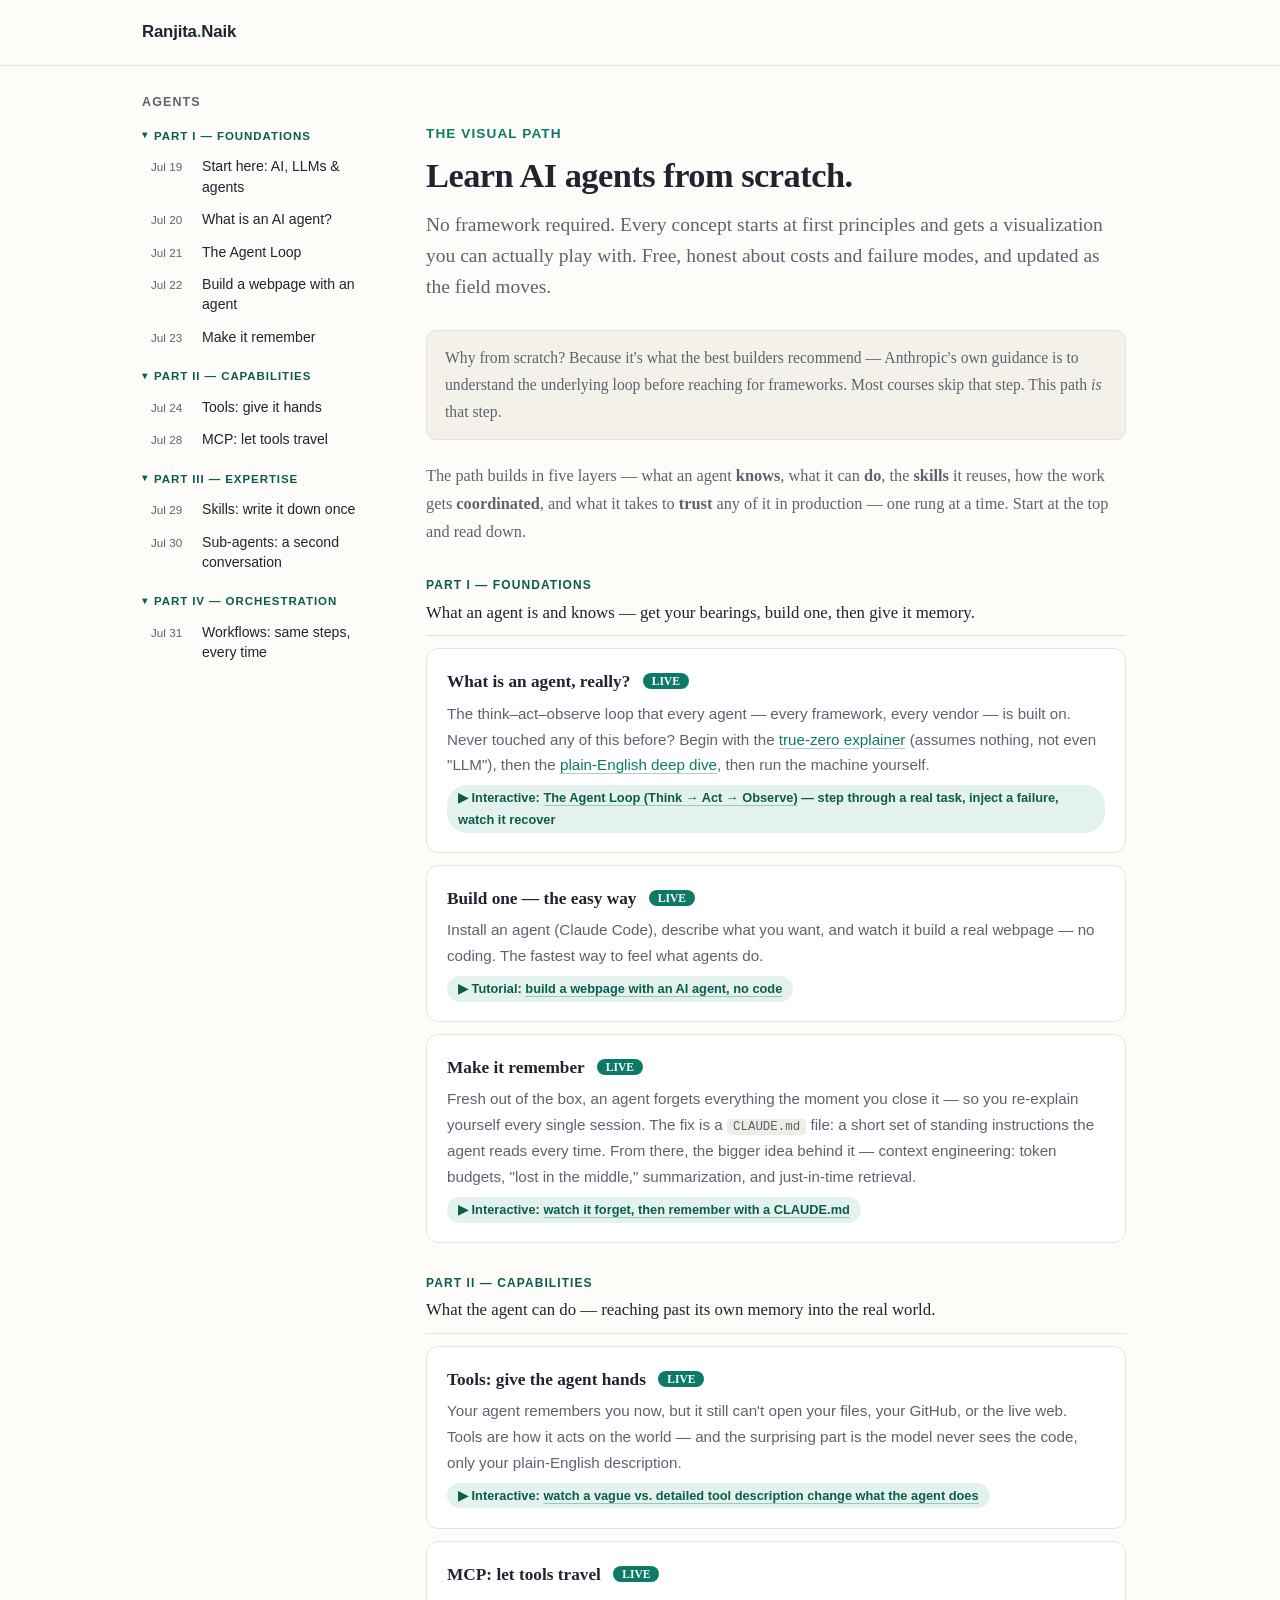
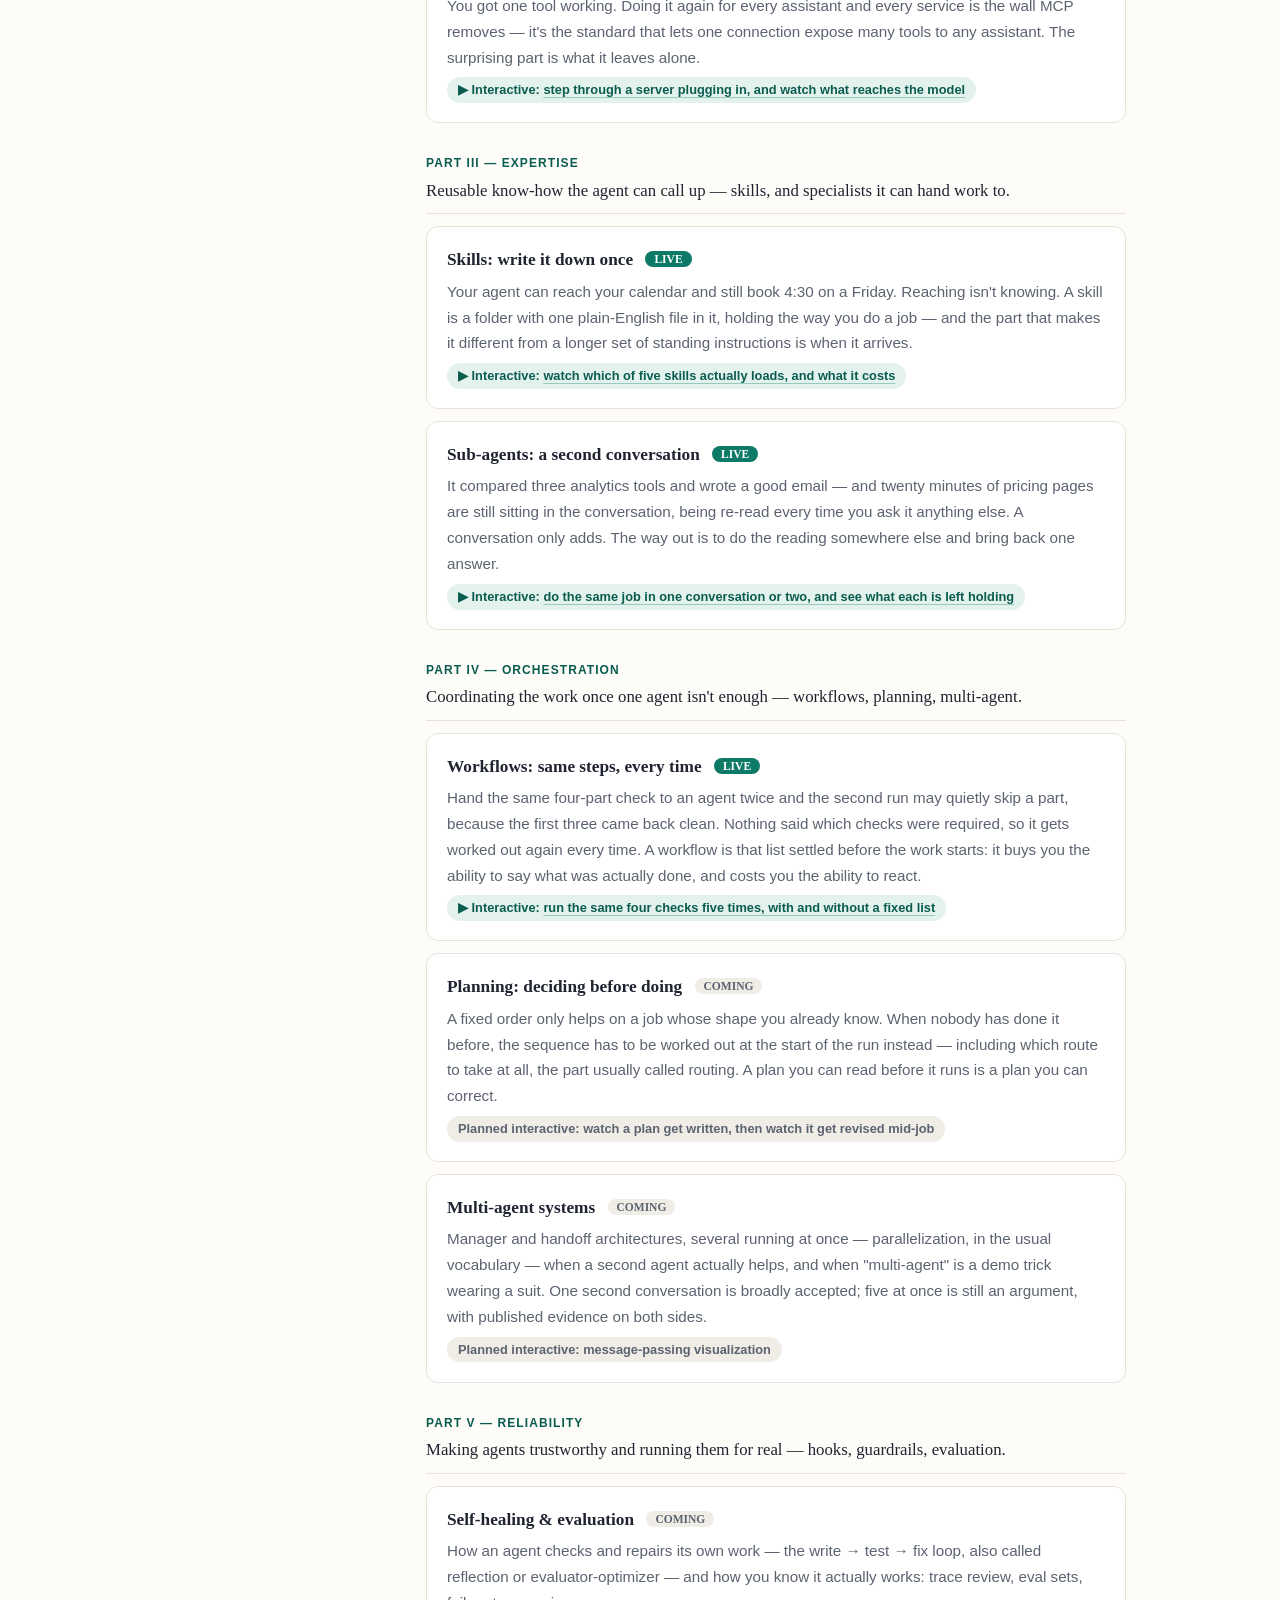
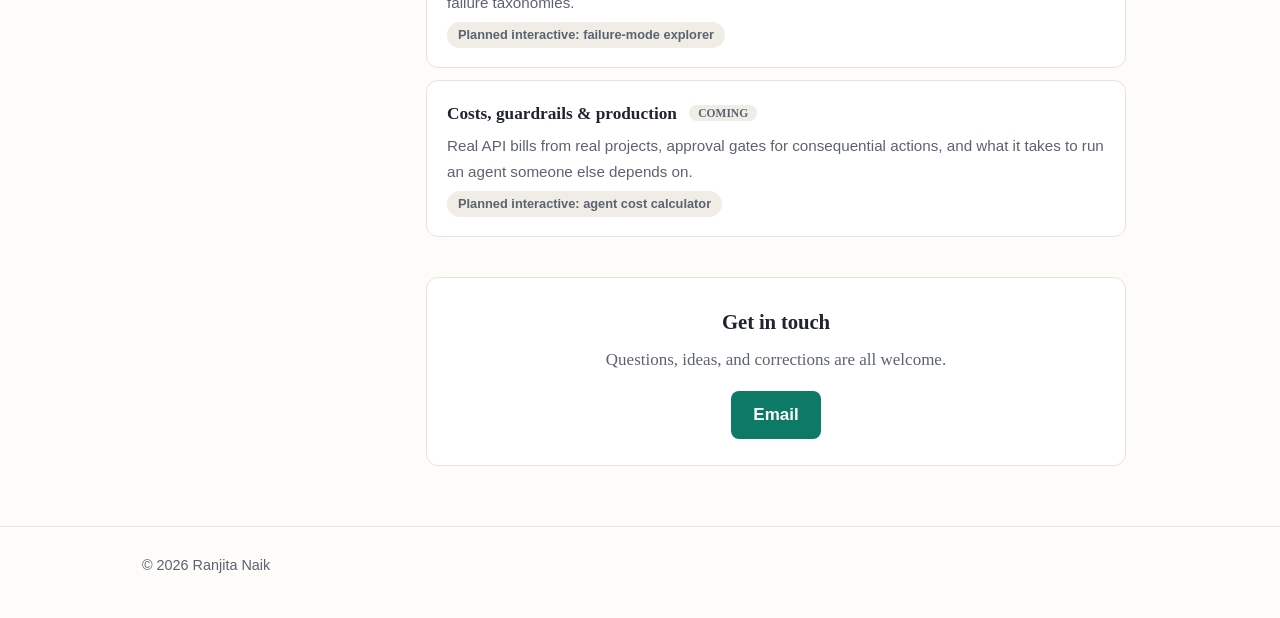
==== commit 26e857e1: "Add files via upload" ====
--- a/learn/index.html
+++ b/learn/index.html
@@ -240,6 +240,10 @@
     <a class="sb-item" href="../learn/skills.html"><span class="sb-d">Jul 29</span><span>Skills: write it down once</span></a>
     <a class="sb-item" href="../learn/sub-agents.html"><span class="sb-d">Jul 30</span><span>Sub-agents: a second conversation</span></a>
   </details>
+  <details class="sb-group" open>
+    <summary>Part IV — Orchestration</summary>
+    <a class="sb-item" href="../learn/workflows.html"><span class="sb-d">Jul 31</span><span>Workflows: same steps, every time</span></a>
+  </details>
 </aside>
 <main class="content">
   <section class="hero">
@@ -250,7 +254,7 @@
 
   <div class="note" style="margin-bottom: 22px;">Why from scratch? Because it's what the best builders recommend — Anthropic's own guidance is to understand the underlying loop before reaching for frameworks. Most courses skip that step. This path <em>is</em> that step.</div>
 
-  <p class="pathintro">The path builds in four layers — what an agent <strong>knows</strong>, what it can <strong>do</strong>, the <strong>skills</strong> it reuses, and how the work gets <strong>coordinated</strong> — one rung at a time. Start at the top and read down.</p>
+  <p class="pathintro">The path builds in five layers — what an agent <strong>knows</strong>, what it can <strong>do</strong>, the <strong>skills</strong> it reuses, how the work gets <strong>coordinated</strong>, and what it takes to <strong>trust</strong> any of it in production — one rung at a time. Start at the top and read down.</p>
 
   <div class="layer"><div class="lname">Part I — Foundations</div><div class="lq">What an agent is and knows — get your bearings, build one, then give it memory.</div></div>
 
@@ -309,25 +313,33 @@
   <div class="unit">
     <div>
       <h3>Sub-agents: a second conversation <span class="badge-live">LIVE</span></h3>
-      <p>A skill teaches one agent how you work, and the job can still be too big for one conversation. Research a decision and the reading stays in the conversation forever, re-read on every turn afterwards. A sub-agent is a second conversation that starts empty, does the messy work, and sends back one answer.</p>
-      <span class="viz">▶ Interactive: <a href="sub-agents.html" style="color:inherit;">choose where the reading happens, and watch what your conversation is left holding</a></span>
+      <p>It compared three analytics tools and wrote a good email — and twenty minutes of pricing pages are still sitting in the conversation, being re-read every time you ask it anything else. A conversation only adds. The way out is to do the reading somewhere else and bring back one answer.</p>
+      <span class="viz">▶ Interactive: <a href="sub-agents.html" style="color:inherit;">do the same job in one conversation or two, and see what each is left holding</a></span>
     </div>
   </div>
 
   <div class="layer"><div class="lname">Part IV — Orchestration</div><div class="lq">Coordinating the work once one agent isn't enough — workflows, planning, multi-agent.</div></div>
 
+  <div class="unit">
+    <div>
+      <h3>Workflows: same steps, every time <span class="badge-live">LIVE</span></h3>
+      <p>Hand the same four-part check to an agent twice and the second run may quietly skip a part, because the first three came back clean. Nothing said which checks were required, so it gets worked out again every time. A workflow is that list settled before the work starts: it buys you the ability to say what was actually done, and costs you the ability to react.</p>
+      <span class="viz">▶ Interactive: <a href="workflows.html" style="color:inherit;">run the same four checks five times, with and without a fixed list</a></span>
+    </div>
+  </div>
+
   <div class="unit planned">
     <div>
-      <h3>Workflow patterns <span class="badge-soon">COMING</span></h3>
-      <p>The composable patterns from Anthropic's guide — chaining, routing, parallelization, orchestrator-workers, evaluator-optimizer — animated side by side, with a rule for when each earns its complexity.</p>
-      <span class="viz">Planned interactive: pattern picker — describe your task, see which pattern fits</span>
+      <h3>Planning: deciding before doing <span class="badge-soon">COMING</span></h3>
+      <p>A fixed order only helps on a job whose shape you already know. When nobody has done it before, the sequence has to be worked out at the start of the run instead — including which route to take at all, the part usually called routing. A plan you can read before it runs is a plan you can correct.</p>
+      <span class="viz">Planned interactive: watch a plan get written, then watch it get revised mid-job</span>
     </div>
   </div>
 
   <div class="unit planned">
     <div>
       <h3>Multi-agent systems <span class="badge-soon">COMING</span></h3>
-      <p>Manager and handoff architectures, when a second agent actually helps, and when "multi-agent" is a demo trick wearing a suit. (A workflow pattern — not a separate kind of thing.)</p>
+      <p>Manager and handoff architectures, several running at once — parallelization, in the usual vocabulary — when a second agent actually helps, and when "multi-agent" is a demo trick wearing a suit. One second conversation is broadly accepted; five at once is still an argument, with published evidence on both sides.</p>
       <span class="viz">Planned interactive: message-passing visualization</span>
     </div>
   </div>
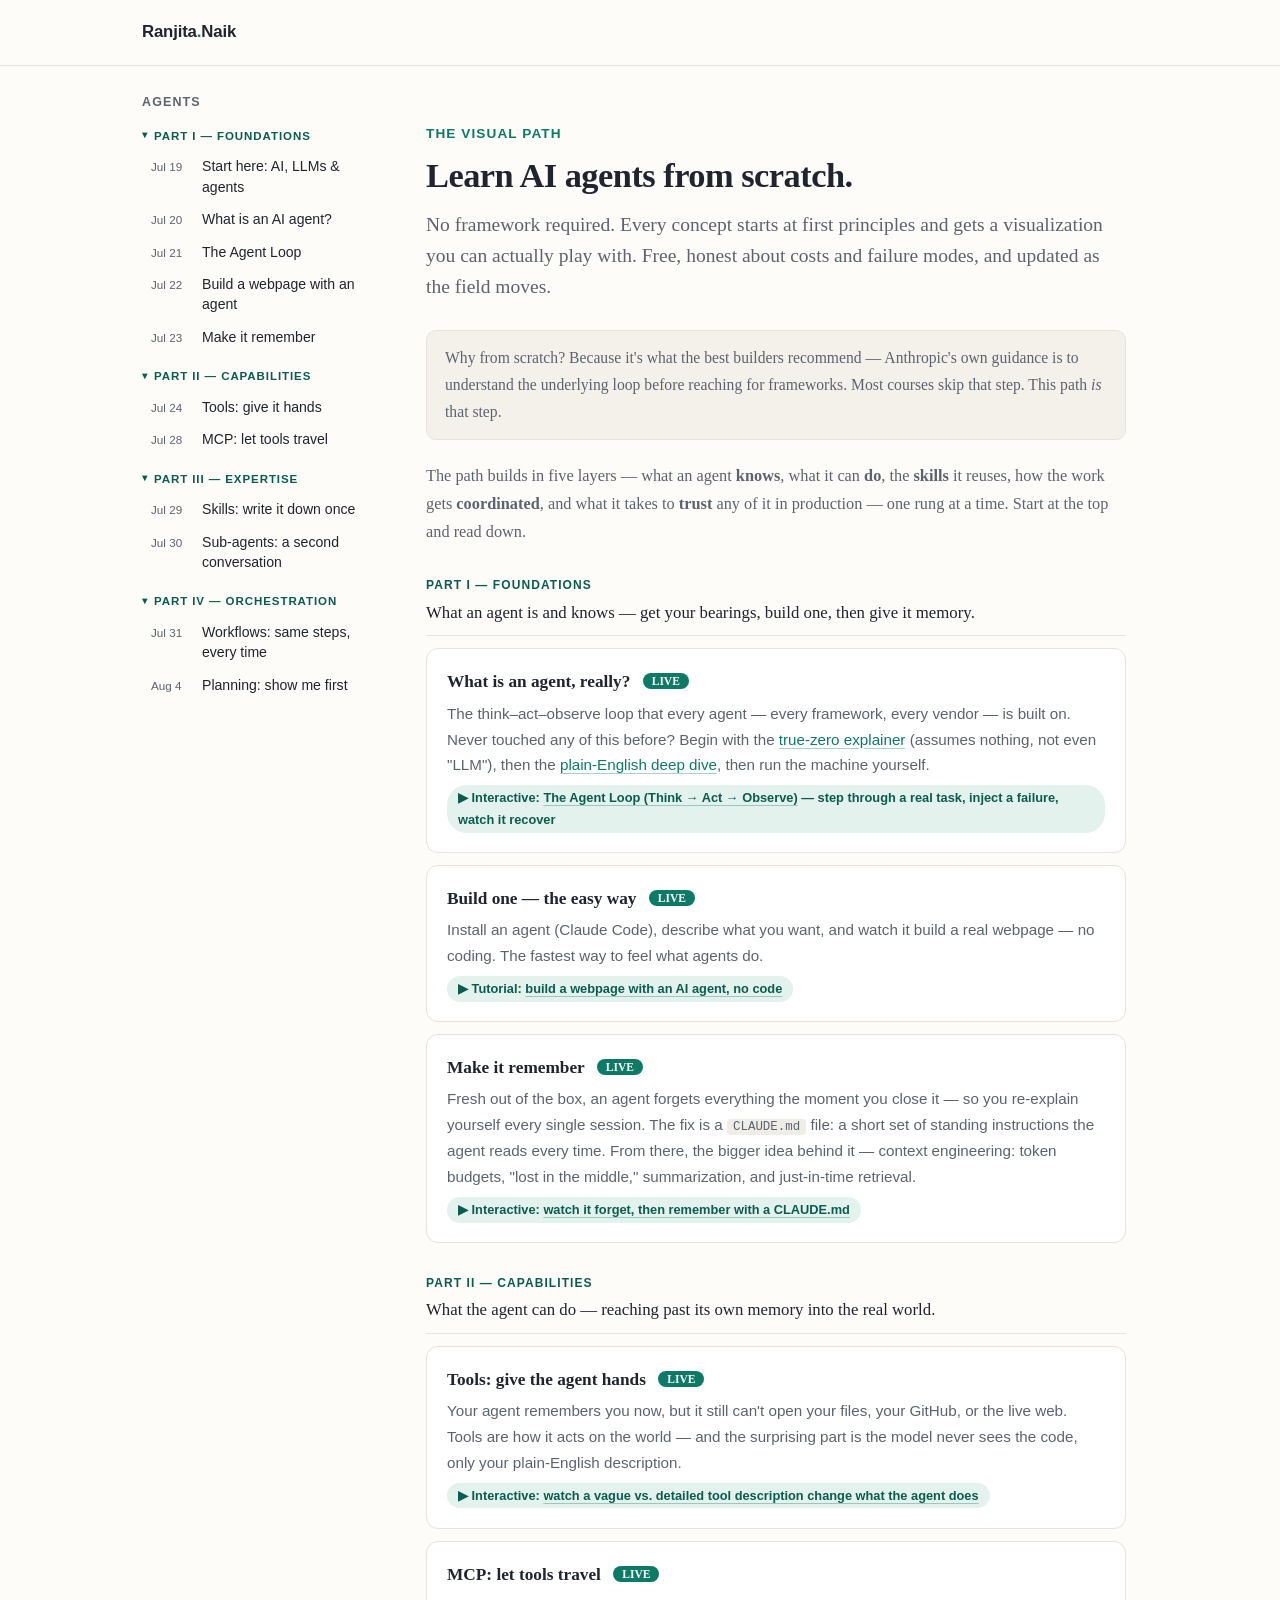
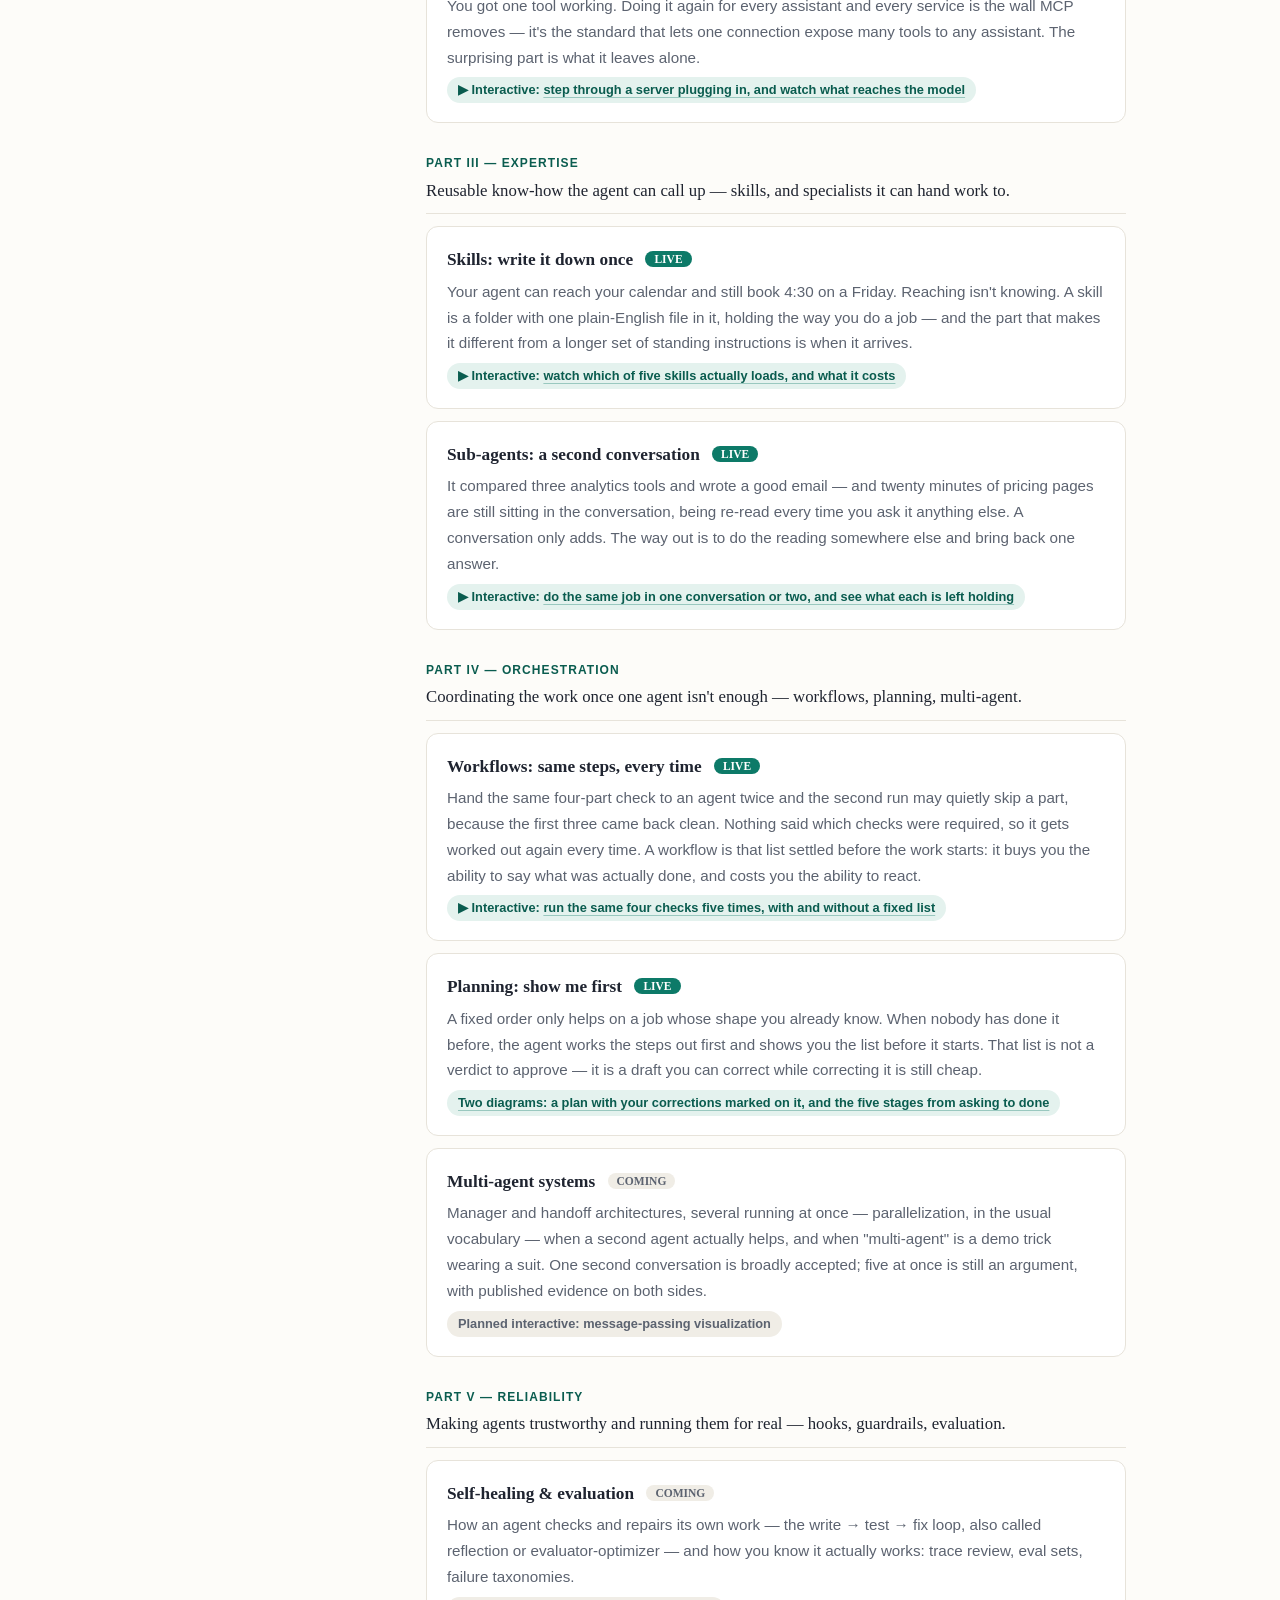
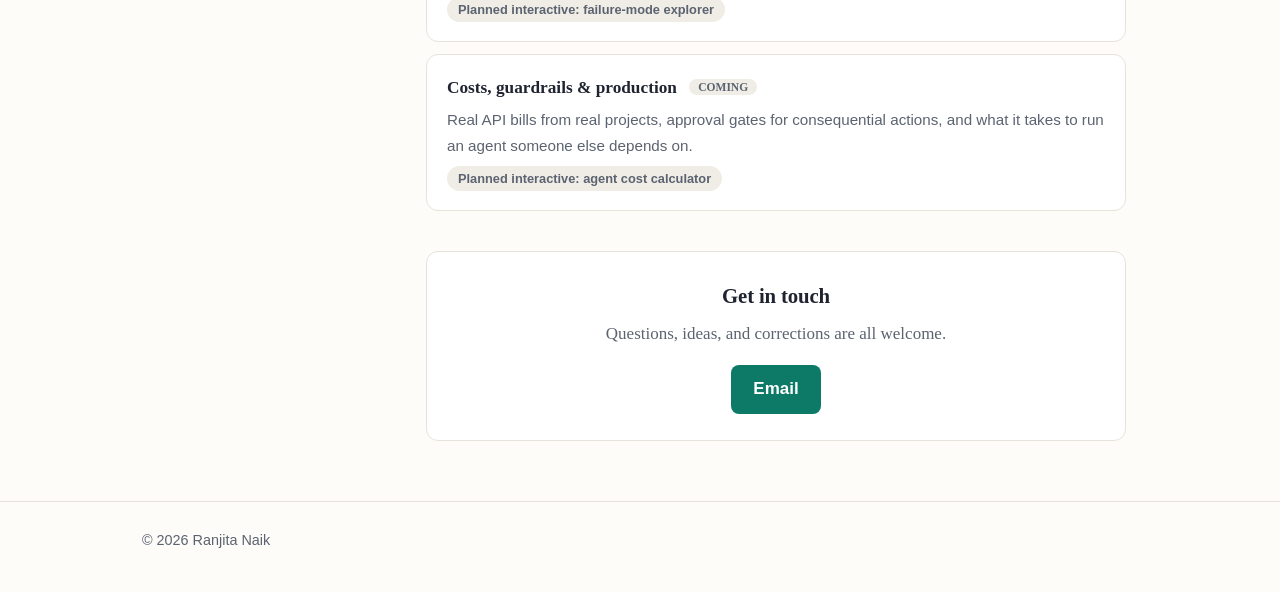
==== commit 84a837dc: "Add files via upload" ====
--- a/learn/index.html
+++ b/learn/index.html
@@ -243,6 +243,7 @@
   <details class="sb-group" open>
     <summary>Part IV — Orchestration</summary>
     <a class="sb-item" href="../learn/workflows.html"><span class="sb-d">Jul 31</span><span>Workflows: same steps, every time</span></a>
+    <a class="sb-item" href="../learn/planning.html"><span class="sb-d">Aug 4</span><span>Planning: show me first</span></a>
   </details>
 </aside>
 <main class="content">
@@ -328,11 +329,11 @@
     </div>
   </div>
 
-  <div class="unit planned">
-    <div>
-      <h3>Planning: deciding before doing <span class="badge-soon">COMING</span></h3>
-      <p>A fixed order only helps on a job whose shape you already know. When nobody has done it before, the sequence has to be worked out at the start of the run instead — including which route to take at all, the part usually called routing. A plan you can read before it runs is a plan you can correct.</p>
-      <span class="viz">Planned interactive: watch a plan get written, then watch it get revised mid-job</span>
+  <div class="unit">
+    <div>
+      <h3>Planning: show me first <span class="badge-live">LIVE</span></h3>
+      <p>A fixed order only helps on a job whose shape you already know. When nobody has done it before, the agent works the steps out first and shows you the list before it starts. That list is not a verdict to approve — it is a draft you can correct while correcting it is still cheap.</p>
+      <span class="viz"><a href="planning.html" style="color:inherit;">Two diagrams: a plan with your corrections marked on it, and the five stages from asking to done</a></span>
     </div>
   </div>
 
